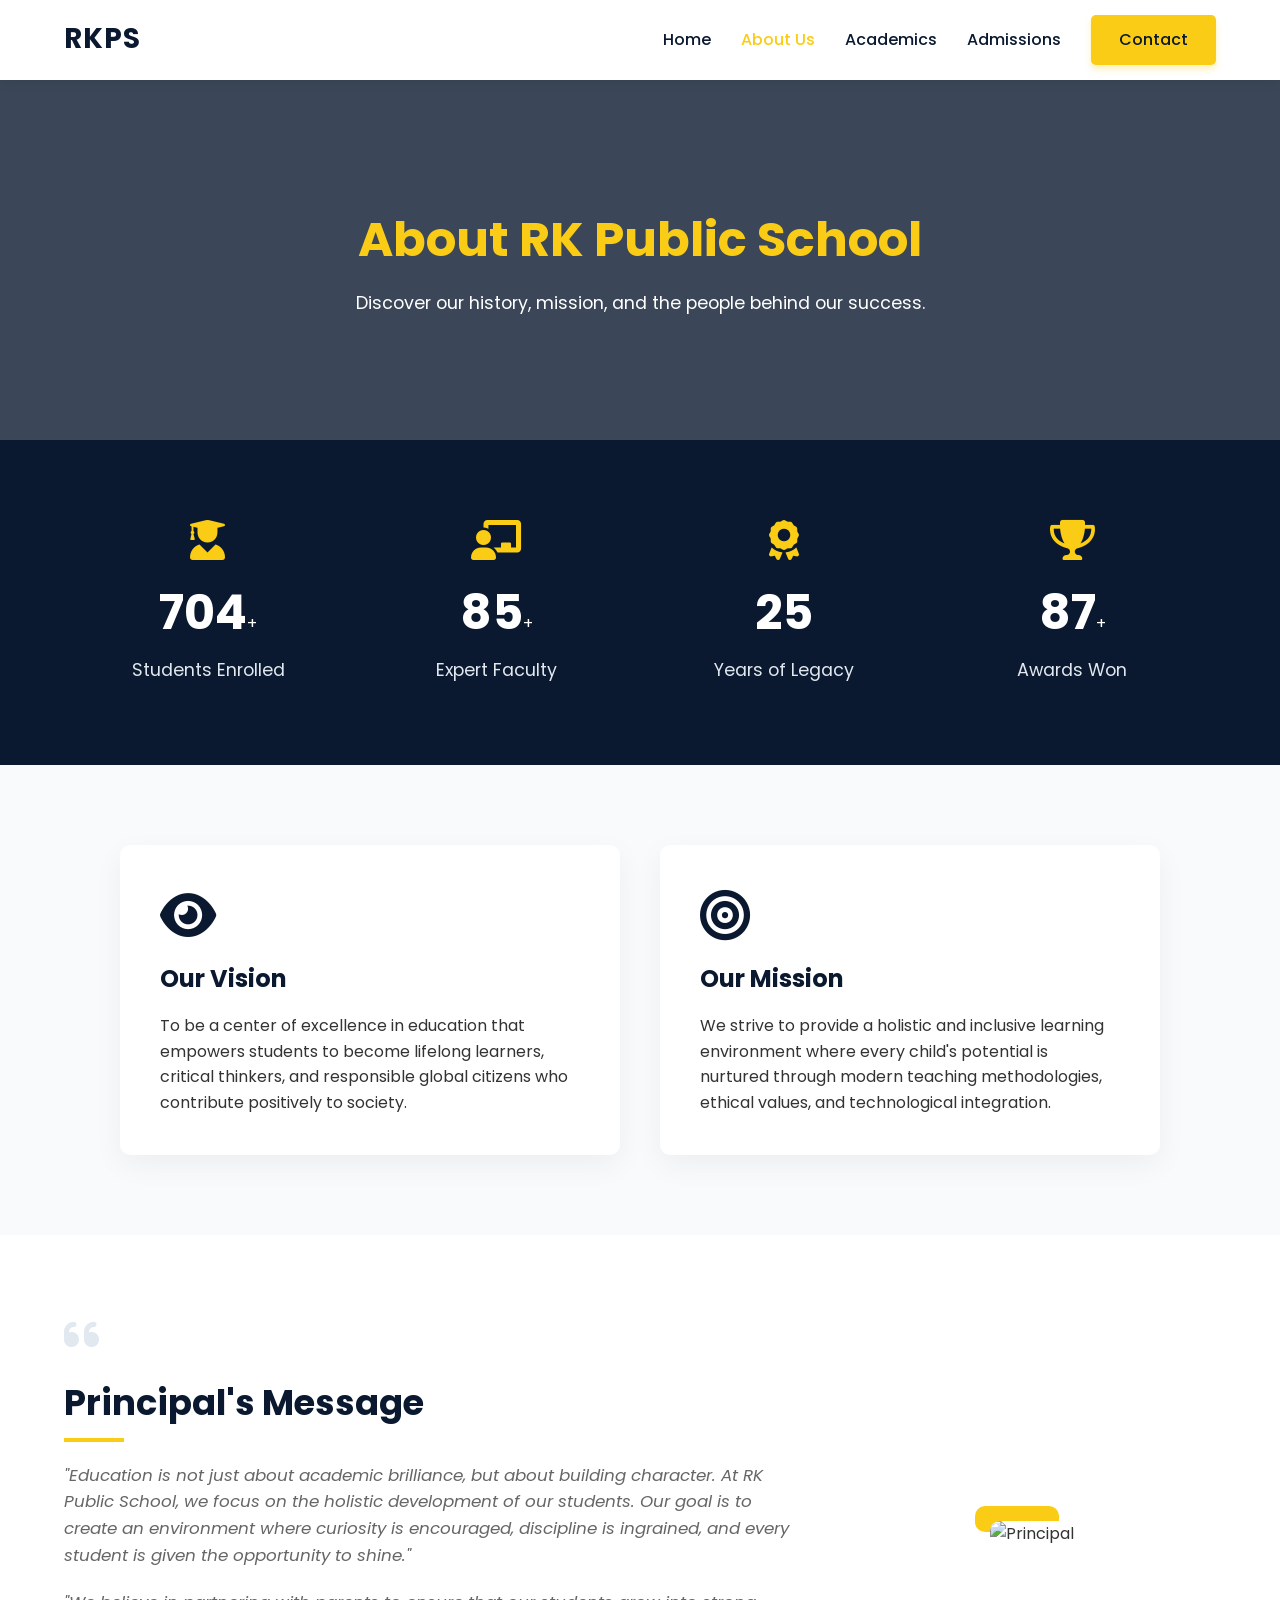
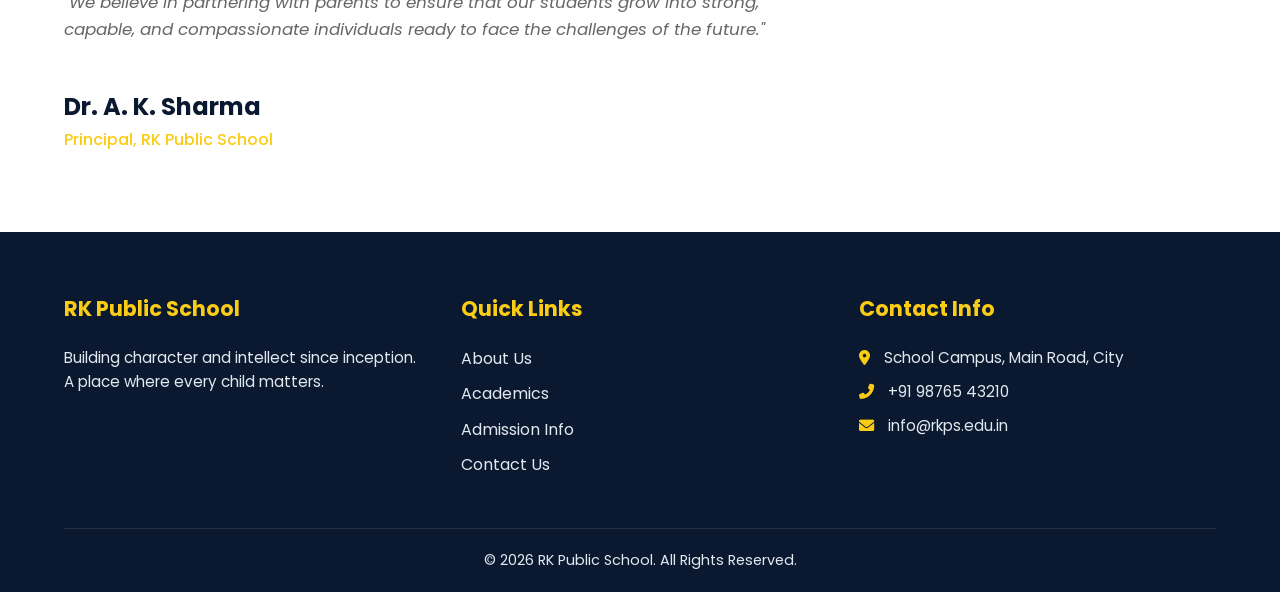
==== about.html @ 6c9961c6 "Add About Us page with content and styling This is the initial commit for the about.html file, which" ====
<!DOCTYPE html>
<html lang="en">
<head>
    <meta charset="UTF-8">
    <meta name="viewport" content="width=device-width, initial-scale=1.0">
    <title>About Us | RK Public School</title>
    <link href="https://fonts.googleapis.com/css2?family=Poppins:wght@300;400;500;600;700&display=swap" rel="stylesheet">
    <link rel="stylesheet" href="https://cdnjs.cloudflare.com/ajax/libs/font-awesome/6.0.0/css/all.min.css">
    <link rel="stylesheet" href="style.css">
    
    <style>
        /* About Hero Section */
        .page-hero {
            height: 40vh;
            background: linear-gradient(rgba(10, 25, 47, 0.8), rgba(10, 25, 47, 0.8)), url('https://images.unsplash.com/photo-1577896851231-70ef18881754?q=80&w=1200') center/cover;
            display: flex;
            align-items: center;
            justify-content: center;
            text-align: center;
            color: var(--bg-white);
        }
        .page-hero h1 { font-size: 3rem; color: var(--secondary-color); }
        .page-hero p { font-size: 1.1rem; margin-top: 10px; }

        /* Pro Feature 1: Stats/Counters Section */
        .stats-section {
            display: flex;
            justify-content: space-around;
            flex-wrap: wrap;
            padding: 60px 5%;
            background-color: var(--primary-color);
            color: var(--bg-white);
            text-align: center;
        }
        .stat-box { margin: 20px; flex: 1; min-width: 150px; }
        .stat-box i { font-size: 40px; color: var(--secondary-color); margin-bottom: 15px; }
        .counter { font-size: 3rem; font-weight: 700; margin-bottom: 5px; display: inline-block; }
        .stat-box p { font-size: 1.1rem; color: var(--accent-color); }

        /* Pro Feature 2: Vision & Mission Cards */
        .vm-section {
            display: flex;
            justify-content: center;
            gap: 40px;
            padding: 80px 5%;
            background-color: var(--bg-light);
            flex-wrap: wrap;
        }
        .vm-card {
            background-color: var(--bg-white);
            padding: 40px;
            border-radius: 10px;
            box-shadow: 0 10px 30px rgba(0,0,0,0.05);
            max-width: 500px;
            flex: 1;
            min-width: 300px;
            transition: var(--transition);
            border-top: 5px solid transparent;
        }
        .vm-card:hover {
            transform: translateY(-10px);
            border-top: 5px solid var(--secondary-color);
            box-shadow: 0 15px 40px rgba(0,0,0,0.1);
        }
        .vm-card i { font-size: 50px; color: var(--primary-color); margin-bottom: 20px; }
        .vm-card h2 { color: var(--primary-color); margin-bottom: 15px; }

        /* Pro Feature 3: Principal's Message */
        .principal-section {
            display: flex;
            align-items: center;
            padding: 80px 5%;
            gap: 50px;
            background-color: var(--bg-white);
            flex-wrap: wrap;
        }
        .principal-img {
            flex: 1;
            min-width: 300px;
            text-align: center;
        }
        .principal-img img {
            width: 100%;
            max-width: 400px;
            border-radius: 10px;
            box-shadow: -15px -15px 0 var(--secondary-color);
        }
        .principal-content { flex: 2; min-width: 300px; }
        .quote-icon { font-size: 40px; color: var(--accent-color); margin-bottom: 20px; }
        .principal-content p { margin-bottom: 20px; font-size: 1.05rem; color: var(--text-light); font-style: italic; }
        .principal-content h3 { color: var(--primary-color); font-size: 1.5rem; }
        .principal-content h4 { color: var(--secondary-color); font-weight: 500; font-size: 1rem; }

        @media (max-width: 768px) {
            .page-hero h1 { font-size: 2.2rem; }
            .principal-section { flex-direction: column-reverse; }
            .principal-img img { box-shadow: -10px -10px 0 var(--secondary-color); }
        }
    </style>
</head>
<body>

    <header class="navbar">
        <div class="logo"><h1>RKPS</h1></div>
        <div class="menu-toggle" id="mobile-menu">
            <span class="bar"></span><span class="bar"></span><span class="bar"></span>
        </div>
        <nav>
            <ul class="nav-links" id="nav-links">
                <li><a href="index.html">Home</a></li>
                <li><a href="about.html" class="active">About Us</a></li>
                <li><a href="academics.html">Academics</a></li>
                <li><a href="admissions.html">Admissions</a></li>
                <li><a href="contact.html" class="btn-primary">Contact</a></li>
            </ul>
        </nav>
    </header>

    <section class="page-hero">
        <div>
            <h1>About RK Public School</h1>
            <p>Discover our history, mission, and the people behind our success.</p>
        </div>
    </section>

    <section class="stats-section">
        <div class="stat-box">
            <i class="fas fa-user-graduate"></i>
            <div><span class="counter" data-target="1500">0</span><span>+</span></div>
            <p>Students Enrolled</p>
        </div>
        <div class="stat-box">
            <i class="fas fa-chalkboard-teacher"></i>
            <div><span class="counter" data-target="85">0</span><span>+</span></div>
            <p>Expert Faculty</p>
        </div>
        <div class="stat-box">
            <i class="fas fa-award"></i>
            <div><span class="counter" data-target="25">0</span></div>
            <p>Years of Legacy</p>
        </div>
        <div class="stat-box">
            <i class="fas fa-trophy"></i>
            <div><span class="counter" data-target="120">0</span><span>+</span></div>
            <p>Awards Won</p>
        </div>
    </section>

    <section class="vm-section">
        <div class="vm-card">
            <i class="fas fa-eye"></i>
            <h2>Our Vision</h2>
            <p>To be a center of excellence in education that empowers students to become lifelong learners, critical thinkers, and responsible global citizens who contribute positively to society.</p>
        </div>
        <div class="vm-card">
            <i class="fas fa-bullseye"></i>
            <h2>Our Mission</h2>
            <p>We strive to provide a holistic and inclusive learning environment where every child's potential is nurtured through modern teaching methodologies, ethical values, and technological integration.</p>
        </div>
    </section>

    <section class="principal-section">
        <div class="principal-content">
            <i class="fas fa-quote-left quote-icon"></i>
            <h2 class="section-heading">Principal's Message</h2>
            <p>"Education is not just about academic brilliance, but about building character. At RK Public School, we focus on the holistic development of our students. Our goal is to create an environment where curiosity is encouraged, discipline is ingrained, and every student is given the opportunity to shine."</p>
            <p>"We believe in partnering with parents to ensure that our students grow into strong, capable, and compassionate individuals ready to face the challenges of the future."</p>
            <br>
            <h3>Dr. A. K. Sharma</h3>
            <h4>Principal, RK Public School</h4>
        </div>
        <div class="principal-img">
            <img src="https://images.unsplash.com/photo-1560250097-0b93528c311a?q=80&w=600" alt="Principal">
        </div>
    </section>

    <footer>
        <div class="footer-container">
            <div class="footer-col">
                <h3>RK Public School</h3>
                <p>Building character and intellect since inception. A place where every child matters.</p>
            </div>
            <div class="footer-col">
                <h3>Quick Links</h3>
                <ul>
                    <li><a href="about.html">About Us</a></li>
                    <li><a href="academics.html">Academics</a></li>
                    <li><a href="admissions.html">Admission Info</a></li>
                    <li><a href="contact.html">Contact Us</a></li>
                </ul>
            </div>
            <div class="footer-col">
                <h3>Contact Info</h3>
                <p><i class="fas fa-map-marker-alt"></i> School Campus, Main Road, City</p>
                <p><i class="fas fa-phone-alt"></i> +91 98765 43210</p>
                <p><i class="fas fa-envelope"></i> info@rkps.edu.in</p>
            </div>
        </div>
        <div class="footer-bottom">
            <p>&copy; 2026 RK Public School. All Rights Reserved.</p>
        </div>
    </footer>

    <script src="script.js"></script>
    
    <script>
        document.addEventListener('DOMContentLoaded', () => {
            const counters = document.querySelectorAll('.counter');
            const speed = 200; // Animation speed
            
            // Function to animate the counter
            const animateCounters = () => {
                counters.forEach(counter => {
                    const updateCount = () => {
                        const target = +counter.getAttribute('data-target');
                        const count = +counter.innerText;
                        const inc = target / speed;

                        if (count < target) {
                            counter.innerText = Math.ceil(count + inc);
                            setTimeout(updateCount, 20);
                        } else {
                            counter.innerText = target;
                        }
                    };
                    updateCount();
                });
            };

            // Intersection Observer to trigger animation only when scrolled into view
            const observerOptions = {
                threshold: 0.5 // Trigger when 50% of the section is visible
            };
            
            const observer = new IntersectionObserver((entries, observer) => {
                entries.forEach(entry => {
                    if (entry.isIntersecting) {
                        animateCounters();
                        observer.unobserve(entry.target); // Run only once
                    }
                });
            }, observerOptions);

            const statsSection = document.querySelector('.stats-section');
            if (statsSection) {
                observer.observe(statsSection);
            }
        });
    </script>
</body>
</html>
---- style.css ----
/* =========================================
   1. CSS VARIABLES & RESET (Peak Detailing)
========================================= */
:root {
    --primary-color: #0A192F;    /* Deep Navy Blue for Trust/School theme */
    --secondary-color: #FACC15;  /* Golden Yellow for highlights */
    --accent-color: #E2E8F0;     /* Light gray for borders */
    --text-dark: #333333;
    --text-light: #666666;
    --bg-white: #FFFFFF;
    --bg-light: #F8FAFC;
    --transition: all 0.3s ease;
}

* {
    margin: 0;
    padding: 0;
    box-sizing: border-box;
    font-family: 'Poppins', sans-serif;
    scroll-behavior: smooth;
}

body {
    background-color: var(--bg-white);
    color: var(--text-dark);
    line-height: 1.6;
    overflow-x: hidden;
}

/* =========================================
   2. REUSABLE COMPONENTS (Buttons, Headings)
========================================= */
a {
    text-decoration: none;
}

.section-heading {
    font-size: 2.2rem;
    color: var(--primary-color);
    margin-bottom: 20px;
    position: relative;
    padding-bottom: 10px;
}

.section-heading::after {
    content: '';
    position: absolute;
    bottom: 0;
    left: 0;
    width: 60px;
    height: 4px;
    background-color: var(--secondary-color);
}

.text-center { text-align: center; }
.text-center::after { left: 50%; transform: translateX(-50%); }

.btn-primary, .btn-secondary {
    display: inline-block;
    padding: 12px 28px;
    border-radius: 5px;
    font-weight: 600;
    transition: var(--transition);
    cursor: pointer;
    border: none;
}

.btn-primary {
    background-color: var(--secondary-color);
    color: var(--primary-color) !important;
    box-shadow: 0 4px 6px rgba(250, 204, 21, 0.3);
}

.btn-primary:hover {
    background-color: var(--primary-color);
    color: var(--bg-white) !important;
    box-shadow: 0 6px 12px rgba(10, 25, 47, 0.2);
}

.btn-secondary {
    background-color: transparent;
    border: 2px solid var(--bg-white);
    color: var(--bg-white);
}

.btn-secondary:hover {
    background-color: var(--bg-white);
    color: var(--primary-color);
}

.btn-text {
    color: var(--primary-color);
    font-weight: 600;
    margin-top: 15px;
    display: inline-block;
    transition: var(--transition);
}

.btn-text:hover {
    color: var(--secondary-color);
    transform: translateX(5px);
}

/* =========================================
   3. TOP BAR & NAVBAR
========================================= */
.top-bar {
    background-color: var(--primary-color);
    color: var(--bg-white);
    display: flex;
    justify-content: space-between;
    padding: 8px 5%;
    font-size: 0.85rem;
    border-bottom: 1px solid rgba(255,255,255,0.1);
}

.top-info span { margin-right: 20px; }
.top-info i { color: var(--secondary-color); margin-right: 5px; }

.top-social a {
    color: var(--bg-white);
    margin-left: 15px;
    transition: var(--transition);
}

.top-social a:hover { color: var(--secondary-color); }

.navbar {
    display: flex;
    justify-content: space-between;
    align-items: center;
    padding: 15px 5%;
    background-color: var(--bg-white);
    box-shadow: 0 2px 10px rgba(0,0,0,0.1);
    position: sticky;
    top: 0;
    z-index: 1000;
}

.logo h1 {
    font-size: 28px;
    font-weight: 700;
    color: var(--primary-color);
    letter-spacing: 1px;
}

.nav-links {
    list-style: none;
    display: flex;
    align-items: center;
    gap: 30px;
}

.nav-links li a {
    color: var(--primary-color);
    font-weight: 500;
    font-size: 1rem;
    transition: var(--transition);
}

.nav-links li a:hover, .nav-links li a.active {
    color: var(--secondary-color);
}

/* Mobile Menu Toggle (Hamburger) */
.menu-toggle {
    display: none;
    cursor: pointer;
}

.menu-toggle .bar {
    display: block;
    width: 25px;
    height: 3px;
    margin: 5px auto;
    background-color: var(--primary-color);
    transition: var(--transition);
}

/* =========================================
   4. HERO SECTION
========================================= */
.hero {
    height: 85vh;
    background: linear-gradient(rgba(10, 25, 47, 0.75), rgba(10, 25, 47, 0.85)), url('https://images.unsplash.com/photo-1523050854058-8df90110c9f1?q=80&w=1200') center/cover no-repeat;
    display: flex;
    align-items: center;
    justify-content: center;
    text-align: center;
    padding: 0 20px;
}

.hero-content { max-width: 800px; }

.hero-content h1 {
    font-size: 3.5rem;
    color: var(--bg-white);
    margin-bottom: 20px;
    line-height: 1.2;
}

.hero-content p {
    font-size: 1.2rem;
    color: var(--accent-color);
    margin-bottom: 30px;
}

.hero-buttons {
    display: flex;
    gap: 15px;
    justify-content: center;
}

/* =========================================
   5. HIGHLIGHTS SECTION
========================================= */
.highlights {
    display: flex;
    justify-content: space-between;
    padding: 60px 5%;
    background-color: var(--bg-white);
    gap: 20px;
    margin-top: -50px; /* Overlaps with hero section slightly */
    position: relative;
    z-index: 10;
}

.highlight-box {
    background-color: var(--bg-white);
    padding: 30px 20px;
    border-radius: 8px;
    box-shadow: 0 5px 20px rgba(0,0,0,0.08);
    text-align: center;
    flex: 1;
    transition: var(--transition);
    border-bottom: 4px solid transparent;
}

.highlight-box:hover {
    transform: translateY(-10px);
    border-bottom: 4px solid var(--secondary-color);
}

.highlight-box i {
    font-size: 40px;
    color: var(--secondary-color);
    margin-bottom: 15px;
}

.highlight-box h3 {
    color: var(--primary-color);
    margin-bottom: 10px;
}

.highlight-box p { color: var(--text-light); font-size: 0.95rem; }

/* =========================================
   6. ABOUT SNIPPET
========================================= */
.about-snippet {
    display: flex;
    align-items: center;
    justify-content: space-between;
    padding: 80px 5%;
    background-color: var(--bg-light);
    gap: 50px;
}

.about-text { flex: 1; }

.about-text p {
    color: var(--text-light);
    margin-bottom: 20px;
    font-size: 1.05rem;
}

.feature-list {
    list-style: none;
    margin-bottom: 20px;
}

.feature-list li {
    margin-bottom: 12px;
    color: var(--primary-color);
    font-weight: 500;
}

.feature-list i {
    color: var(--secondary-color);
    margin-right: 10px;
}

.about-image { flex: 1; }

.about-image img {
    width: 100%;
    border-radius: 10px;
    box-shadow: 0 10px 30px rgba(0,0,0,0.1);
}

/* =========================================
   7. NOTICE BOARD
========================================= */
.notice-board {
    padding: 80px 5%;
    background-color: var(--bg-white);
}

.notice-container {
    display: flex;
    flex-direction: column;
    gap: 20px;
    max-width: 900px;
    margin: 40px auto 0;
}

.notice-card {
    display: flex;
    background-color: var(--bg-light);
    border-radius: 8px;
    overflow: hidden;
    box-shadow: 0 4px 10px rgba(0,0,0,0.03);
    transition: var(--transition);
    border-left: 5px solid var(--primary-color);
}

.notice-card:hover {
    transform: translateX(10px);
    box-shadow: 0 6px 15px rgba(0,0,0,0.08);
}

.date-badge {
    background-color: var(--primary-color);
    color: var(--bg-white);
    padding: 20px;
    text-align: center;
    min-width: 100px;
    display: flex;
    flex-direction: column;
    justify-content: center;
}

.date-badge .day { font-size: 24px; font-weight: 700; }
.date-badge .month { font-size: 14px; text-transform: uppercase; color: var(--secondary-color); }

.notice-info { padding: 20px; }
.notice-info h3 { color: var(--primary-color); margin-bottom: 8px; }
.notice-info p { color: var(--text-light); font-size: 0.95rem; }

/* =========================================
   8. FOOTER
========================================= */
footer {
    background-color: var(--primary-color);
    color: var(--bg-white);
    padding: 60px 5% 20px;
}

.footer-container {
    display: flex;
    justify-content: space-between;
    flex-wrap: wrap;
    gap: 40px;
    margin-bottom: 40px;
}

.footer-col { flex: 1; min-width: 250px; }

.footer-col h3 {
    color: var(--secondary-color);
    margin-bottom: 20px;
    font-size: 1.3rem;
}

.footer-col p { color: var(--accent-color); font-size: 0.95rem; margin-bottom: 10px; }
.footer-col p i { margin-right: 10px; color: var(--secondary-color); }

.footer-col ul { list-style: none; }
.footer-col ul li { margin-bottom: 10px; }
.footer-col ul li a {
    color: var(--accent-color);
    transition: var(--transition);
}
.footer-col ul li a:hover { color: var(--secondary-color); padding-left: 5px; }

.footer-bottom {
    text-align: center;
    padding-top: 20px;
    border-top: 1px solid rgba(255,255,255,0.1);
    color: var(--accent-color);
    font-size: 0.9rem;
}

/* =========================================
   9. MOBILE RESPONSIVENESS (Media Queries)
========================================= */
@media (max-width: 992px) {
    .about-snippet { flex-direction: column; }
    .hero-content h1 { font-size: 2.8rem; }
}

@media (max-width: 768px) {
    .top-bar { display: none; } /* Hide top bar on mobile for space */
    
    .menu-toggle { display: block; }
    
    .nav-links {
        position: fixed;
        top: 70px;
        left: -100%;
        flex-direction: column;
        background-color: var(--bg-white);
        width: 100%;
        text-align: center;
        transition: 0.4s;
        box-shadow: 0 10px 10px rgba(0,0,0,0.1);
        padding: 20px 0;
        gap: 0;
    }
    
    .nav-links.active { left: 0; }
    .nav-links li { margin: 15px 0; }
    
    .menu-toggle.active .bar:nth-child(2) { opacity: 0; }
    .menu-toggle.active .bar:nth-child(1) { transform: translateY(8px) rotate(45deg); }
    .menu-toggle.active .bar:nth-child(3) { transform: translateY(-8px) rotate(-45deg); }

    .hero { height: 70vh; margin-top: 0; }
    .hero-content h1 { font-size: 2.2rem; }
    .hero-content p { font-size: 1rem; }
    .hero-buttons { flex-direction: column; }
    
    .highlights { flex-direction: column; margin-top: 20px; padding: 40px 5%; }
    .notice-card { flex-direction: column; }
    .date-badge { min-height: 80px; flex-direction: row; align-items: center; gap: 10px; }
}
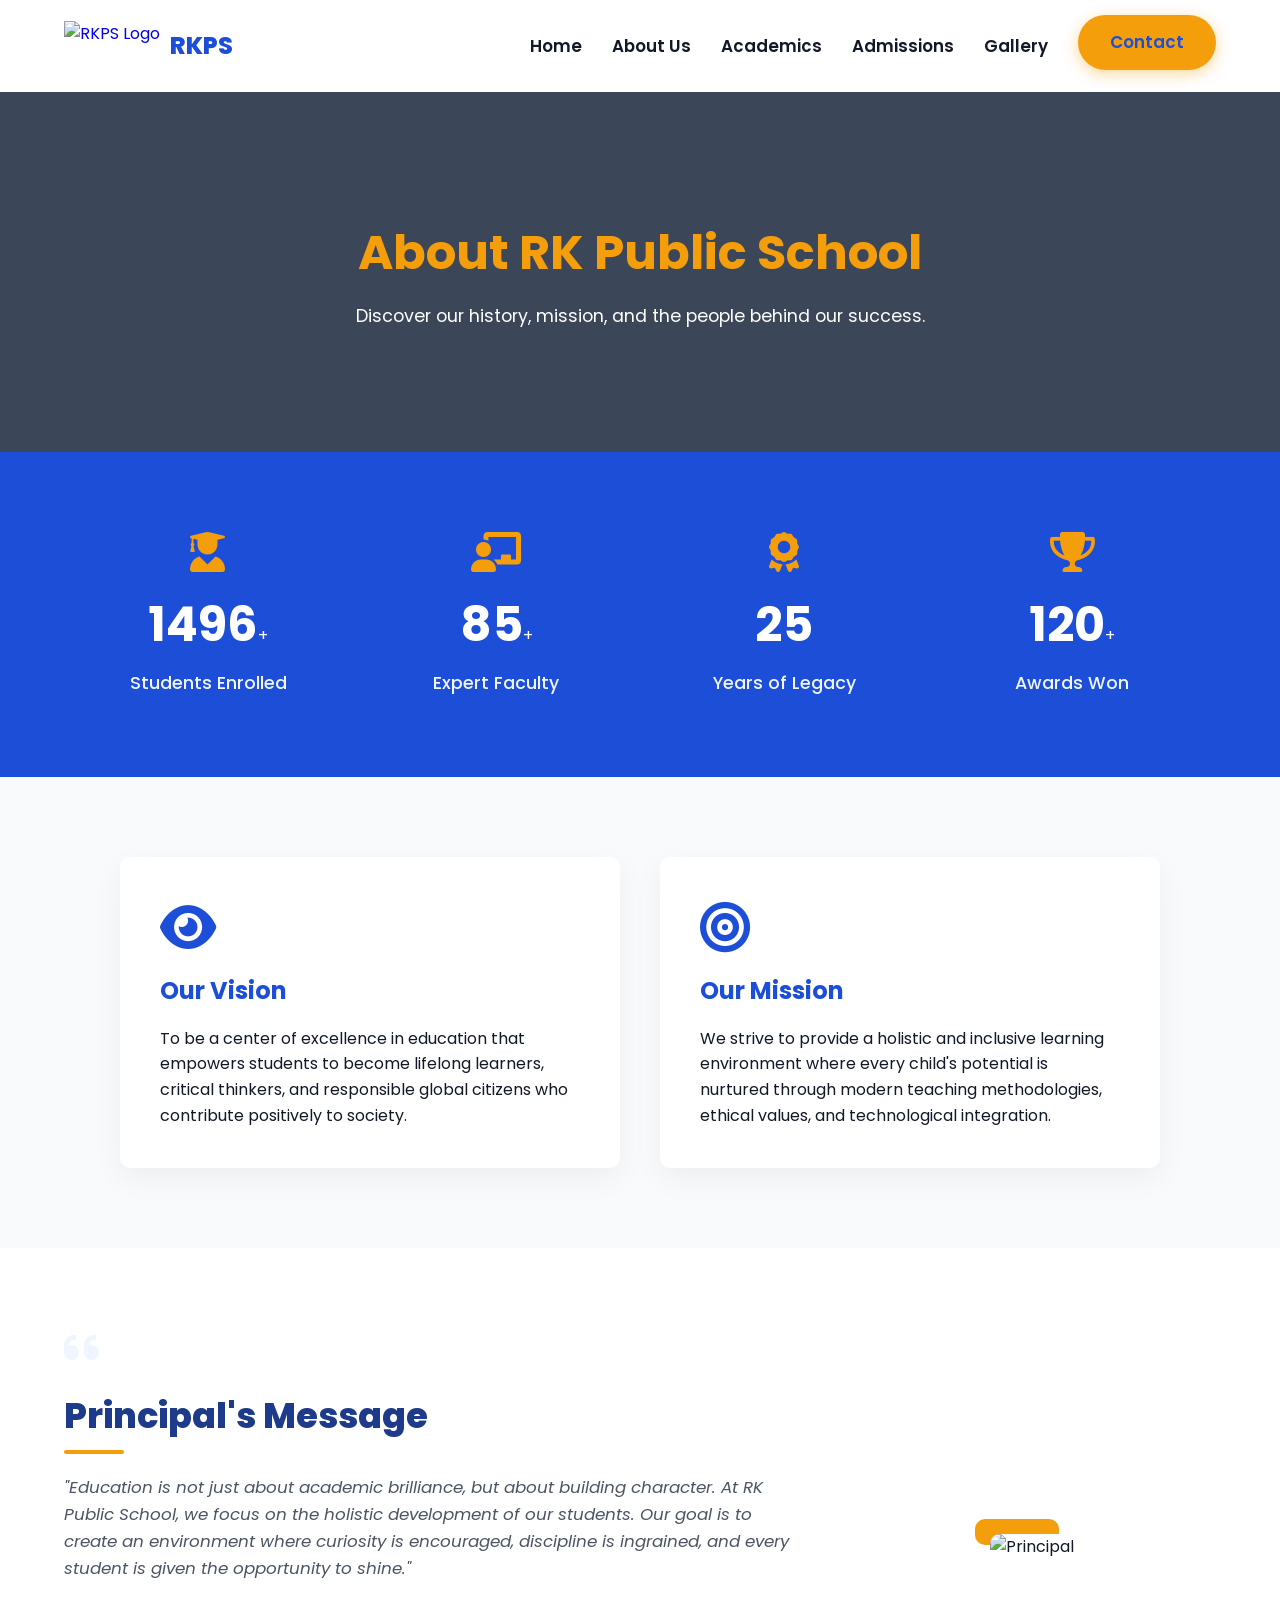
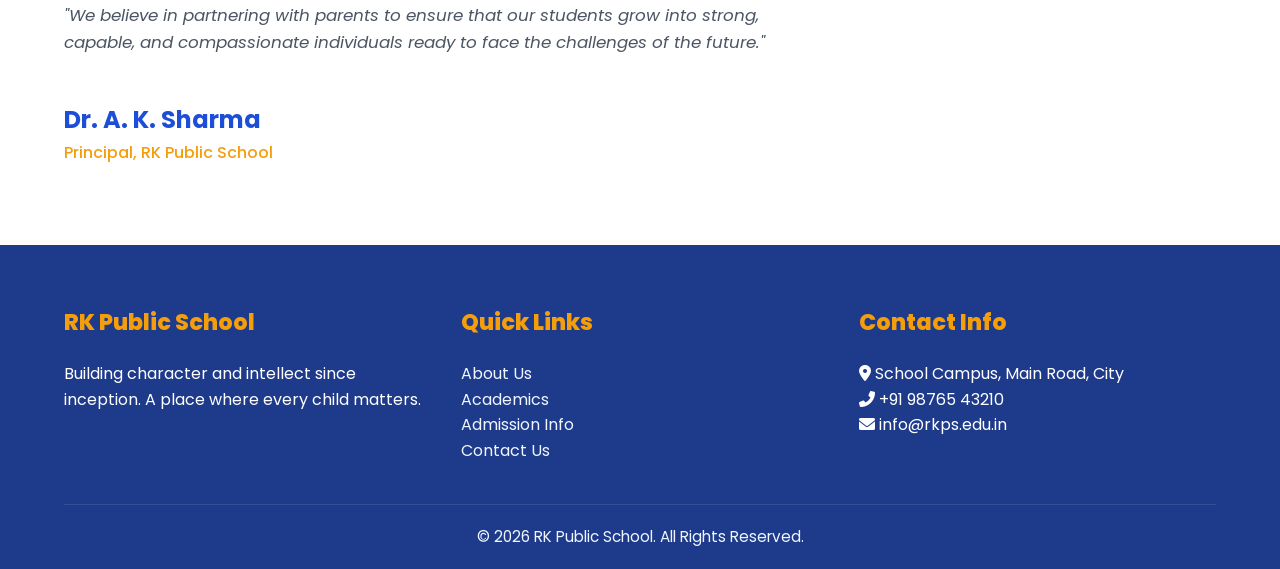
==== commit 6bc648c7: "Update about.html" ====
--- a/about.html
+++ b/about.html
@@ -100,21 +100,27 @@
 </head>
 <body>
 
-    <header class="navbar">
-        <div class="logo"><h1>RKPS</h1></div>
+        <header class="navbar">
+        <a href="index.html" class="logo">
+            <img src="https://cdn-icons-png.flaticon.com/512/3067/3067254.png" alt="RKPS Logo"> 
+            <span style="font-weight: 800; font-size: 24px; color: var(--primary-color); margin-left: 10px;">RKPS</span>
+        </a>
+        
         <div class="menu-toggle" id="mobile-menu">
             <span class="bar"></span><span class="bar"></span><span class="bar"></span>
         </div>
+
         <nav>
             <ul class="nav-links" id="nav-links">
                 <li><a href="index.html">Home</a></li>
-                <li><a href="about.html" class="active">About Us</a></li>
+                <li><a href="about.html" class="activate">About Us</a></li>
                 <li><a href="academics.html">Academics</a></li>
                 <li><a href="admissions.html">Admissions</a></li>
-                <li><a href="contact.html" class="btn-primary">Contact</a></li>
+                <li><a href="gallery.html">Gallery</a></li> <li><a href="contact.html" class="btn-primary" style="color:var(--primary-color)!important;">Contact</a></li>
             </ul>
         </nav>
     </header>
+
 
     <section class="page-hero">
         <div>
--- a/style.css
+++ b/style.css
@@ -1,17 +1,21 @@
 /* =========================================
-   1. CSS VARIABLES & RESET (Peak Detailing)
+   1. CSS VARIABLES (Ultra Vibrant & Premium Colors)
 ========================================= */
 :root {
-    --primary-color: #0A192F;    /* Deep Navy Blue for Trust/School theme */
-    --secondary-color: #FACC15;  /* Golden Yellow for highlights */
-    --accent-color: #E2E8F0;     /* Light gray for borders */
-    --text-dark: #333333;
-    --text-light: #666666;
+    --primary-color: #1D4ED8;    /* Bright Royal Blue - Bahut attractive lagega */
+    --primary-dark: #1E3A8A;     /* Darker shade for gradients */
+    --secondary-color: #F59E0B;  /* Bright Amber/Yellow */
+    --accent-color: #EFF6FF;     /* Very Light Blue for backgrounds */
+    --text-dark: #111827;        /* Sharp Black for headings */
+    --text-light: #4B5563;       /* Soft Gray for paragraphs */
     --bg-white: #FFFFFF;
     --bg-light: #F8FAFC;
-    --transition: all 0.3s ease;
-}
-
+    --transition: all 0.4s cubic-bezier(0.4, 0, 0.2, 1);
+}
+
+/* =========================================
+   2. BASIC RESET
+========================================= */
 * {
     margin: 0;
     padding: 0;
@@ -27,19 +31,63 @@
     overflow-x: hidden;
 }
 
-/* =========================================
-   2. REUSABLE COMPONENTS (Buttons, Headings)
-========================================= */
-a {
-    text-decoration: none;
-}
-
+a { text-decoration: none; }
+
+/* =========================================
+   3. PAGE PRELOADER (Live Feel)
+========================================= */
+#preloader {
+    position: fixed;
+    top: 0;
+    left: 0;
+    width: 100%;
+    height: 100%;
+    background-color: var(--bg-white);
+    z-index: 99999;
+    display: flex;
+    justify-content: center;
+    align-items: center;
+    transition: opacity 0.6s ease;
+}
+
+.loader {
+    border: 4px solid var(--accent-color);
+    border-top: 4px solid var(--primary-color);
+    border-radius: 50%;
+    width: 50px;
+    height: 50px;
+    animation: spin 1s linear infinite;
+}
+
+@keyframes spin {
+    0% { transform: rotate(0deg); }
+    100% { transform: rotate(360deg); }
+}
+
+/* =========================================
+   4. SCROLL REVEAL ANIMATION
+========================================= */
+.reveal {
+    opacity: 0;
+    transform: translateY(40px);
+    transition: all 0.8s ease-out;
+}
+
+.reveal.active {
+    opacity: 1;
+    transform: translateY(0);
+}
+
+/* =========================================
+   5. REUSABLE COMPONENTS & BUTTONS
+========================================= */
 .section-heading {
     font-size: 2.2rem;
-    color: var(--primary-color);
+    color: var(--primary-dark);
     margin-bottom: 20px;
     position: relative;
     padding-bottom: 10px;
+    font-weight: 800;
 }
 
 .section-heading::after {
@@ -50,6 +98,7 @@
     width: 60px;
     height: 4px;
     background-color: var(--secondary-color);
+    border-radius: 2px;
 }
 
 .text-center { text-align: center; }
@@ -57,24 +106,26 @@
 
 .btn-primary, .btn-secondary {
     display: inline-block;
-    padding: 12px 28px;
-    border-radius: 5px;
-    font-weight: 600;
+    padding: 14px 32px;
+    border-radius: 30px;
+    font-weight: 700;
+    font-size: 1.05rem;
     transition: var(--transition);
     cursor: pointer;
     border: none;
+    position: relative;
+    overflow: hidden;
 }
 
 .btn-primary {
     background-color: var(--secondary-color);
-    color: var(--primary-color) !important;
-    box-shadow: 0 4px 6px rgba(250, 204, 21, 0.3);
+    color: var(--primary-dark) !important;
+    box-shadow: 0 4px 15px rgba(245, 158, 11, 0.4);
 }
 
 .btn-primary:hover {
-    background-color: var(--primary-color);
-    color: var(--bg-white) !important;
-    box-shadow: 0 6px 12px rgba(10, 25, 47, 0.2);
+    transform: translateY(-3px);
+    box-shadow: 0 8px 25px rgba(245, 158, 11, 0.6);
 }
 
 .btn-secondary {
@@ -85,12 +136,13 @@
 
 .btn-secondary:hover {
     background-color: var(--bg-white);
-    color: var(--primary-color);
+    color: var(--primary-dark);
+    transform: translateY(-3px);
 }
 
 .btn-text {
     color: var(--primary-color);
-    font-weight: 600;
+    font-weight: 700;
     margin-top: 15px;
     display: inline-block;
     transition: var(--transition);
@@ -101,47 +153,59 @@
     transform: translateX(5px);
 }
 
-/* =========================================
-   3. TOP BAR & NAVBAR
+/* Button Ripple Effect */
+.ripple {
+    position: absolute;
+    border-radius: 50%;
+    transform: scale(0);
+    animation: ripple-anim 0.6s linear;
+    background-color: rgba(255, 255, 255, 0.5);
+    pointer-events: none;
+}
+@keyframes ripple-anim {
+    to { transform: scale(4); opacity: 0; }
+}
+
+/* =========================================
+   6. TOP BAR
 ========================================= */
 .top-bar {
-    background-color: var(--primary-color);
+    background-color: var(--primary-dark);
     color: var(--bg-white);
     display: flex;
     justify-content: space-between;
-    padding: 8px 5%;
-    font-size: 0.85rem;
-    border-bottom: 1px solid rgba(255,255,255,0.1);
-}
-
+    padding: 10px 5%;
+    font-size: 0.9rem;
+    font-weight: 500;
+}
 .top-info span { margin-right: 20px; }
-.top-info i { color: var(--secondary-color); margin-right: 5px; }
-
-.top-social a {
-    color: var(--bg-white);
-    margin-left: 15px;
-    transition: var(--transition);
-}
-
+.top-info i { color: var(--secondary-color); margin-right: 8px; }
+.top-social a { color: var(--bg-white); margin-left: 15px; transition: var(--transition); font-size: 1.1rem;}
 .top-social a:hover { color: var(--secondary-color); }
 
+/* =========================================
+   7. NAVBAR & HAMBURGER (FIXED)
+========================================= */
 .navbar {
     display: flex;
     justify-content: space-between;
     align-items: center;
     padding: 15px 5%;
     background-color: var(--bg-white);
-    box-shadow: 0 2px 10px rgba(0,0,0,0.1);
+    box-shadow: 0 4px 20px rgba(0,0,0,0.08);
     position: sticky;
     top: 0;
     z-index: 1000;
 }
 
-.logo h1 {
-    font-size: 28px;
-    font-weight: 700;
-    color: var(--primary-color);
-    letter-spacing: 1px;
+.logo {
+    display: flex;
+    align-items: center;
+}
+.logo img {
+    height: 50px; /* Thoda aur bada kiya */
+    width: auto;
+    object-fit: contain;
 }
 
 .nav-links {
@@ -152,17 +216,16 @@
 }
 
 .nav-links li a {
+    color: var(--text-dark);
+    font-weight: 600;
+    font-size: 1.05rem;
+    transition: var(--transition);
+}
+
+.nav-links li a:hover, .nav-links li a.active {
     color: var(--primary-color);
-    font-weight: 500;
-    font-size: 1rem;
-    transition: var(--transition);
-}
-
-.nav-links li a:hover, .nav-links li a.active {
-    color: var(--secondary-color);
-}
-
-/* Mobile Menu Toggle (Hamburger) */
+}
+
 .menu-toggle {
     display: none;
     cursor: pointer;
@@ -170,19 +233,50 @@
 
 .menu-toggle .bar {
     display: block;
-    width: 25px;
+    width: 28px;
     height: 3px;
-    margin: 5px auto;
+    margin: 6px auto;
     background-color: var(--primary-color);
     transition: var(--transition);
-}
-
-/* =========================================
-   4. HERO SECTION
+    border-radius: 3px;
+}
+
+/* =========================================
+   8. NEWS TICKER
+========================================= */
+.news-ticker-container {
+    display: flex;
+    background-color: var(--accent-color);
+    border-bottom: 1px solid #BFDBFE;
+    font-size: 1rem;
+    align-items: center;
+}
+
+.ticker-title {
+    background-color: var(--primary-color);
+    color: var(--bg-white);
+    font-weight: 700;
+    padding: 12px 25px;
+    white-space: nowrap;
+    z-index: 2;
+    box-shadow: 3px 0 10px rgba(0,0,0,0.15);
+}
+
+.ticker-content {
+    flex-grow: 1;
+    overflow: hidden;
+    padding: 10px 0;
+    color: var(--primary-dark);
+    font-weight: 600;
+}
+
+/* =========================================
+   9. HERO SECTION (Brighter Background)
 ========================================= */
 .hero {
     height: 85vh;
-    background: linear-gradient(rgba(10, 25, 47, 0.75), rgba(10, 25, 47, 0.85)), url('https://images.unsplash.com/photo-1523050854058-8df90110c9f1?q=80&w=1200') center/cover no-repeat;
+    background-color: var(--primary-dark); /* Fallback agar net slow ho */
+    background: linear-gradient(rgba(30, 58, 138, 0.65), rgba(30, 58, 138, 0.75)), url('https://images.unsplash.com/photo-1523050854058-8df90110c9f1?q=80&w=1200') center/cover no-repeat;
     display: flex;
     align-items: center;
     justify-content: center;
@@ -190,247 +284,154 @@
     padding: 0 20px;
 }
 
-.hero-content { max-width: 800px; }
+.hero-content {
+    max-width: 900px;
+    animation: fadeInDown 1s ease;
+}
+
+@keyframes fadeInDown {
+    from { opacity: 0; transform: translateY(-30px); }
+    to { opacity: 1; transform: translateY(0); }
+}
 
 .hero-content h1 {
-    font-size: 3.5rem;
+    font-size: 4rem;
     color: var(--bg-white);
-    margin-bottom: 20px;
+    margin-bottom: 15px;
     line-height: 1.2;
+    font-weight: 800;
+    text-shadow: 2px 2px 10px rgba(0,0,0,0.3);
 }
 
 .hero-content p {
-    font-size: 1.2rem;
-    color: var(--accent-color);
-    margin-bottom: 30px;
+    font-size: 1.5rem;
+    color: var(--secondary-color);
+    margin-bottom: 40px;
+    font-weight: 600;
+    min-height: 40px;
+    text-shadow: 1px 1px 5px rgba(0,0,0,0.5);
 }
 
 .hero-buttons {
     display: flex;
-    gap: 15px;
+    gap: 20px;
     justify-content: center;
 }
 
 /* =========================================
-   5. HIGHLIGHTS SECTION
-========================================= */
-.highlights {
-    display: flex;
-    justify-content: space-between;
-    padding: 60px 5%;
-    background-color: var(--bg-white);
-    gap: 20px;
-    margin-top: -50px; /* Overlaps with hero section slightly */
-    position: relative;
-    z-index: 10;
-}
-
-.highlight-box {
-    background-color: var(--bg-white);
-    padding: 30px 20px;
-    border-radius: 8px;
-    box-shadow: 0 5px 20px rgba(0,0,0,0.08);
-    text-align: center;
-    flex: 1;
-    transition: var(--transition);
-    border-bottom: 4px solid transparent;
-}
-
-.highlight-box:hover {
-    transform: translateY(-10px);
-    border-bottom: 4px solid var(--secondary-color);
-}
-
-.highlight-box i {
-    font-size: 40px;
-    color: var(--secondary-color);
-    margin-bottom: 15px;
-}
-
-.highlight-box h3 {
-    color: var(--primary-color);
-    margin-bottom: 10px;
-}
-
-.highlight-box p { color: var(--text-light); font-size: 0.95rem; }
-
-/* =========================================
-   6. ABOUT SNIPPET
-========================================= */
-.about-snippet {
-    display: flex;
-    align-items: center;
-    justify-content: space-between;
-    padding: 80px 5%;
-    background-color: var(--bg-light);
-    gap: 50px;
-}
-
-.about-text { flex: 1; }
-
-.about-text p {
-    color: var(--text-light);
-    margin-bottom: 20px;
-    font-size: 1.05rem;
-}
-
-.feature-list {
-    list-style: none;
-    margin-bottom: 20px;
-}
-
-.feature-list li {
-    margin-bottom: 12px;
-    color: var(--primary-color);
-    font-weight: 500;
-}
-
-.feature-list i {
-    color: var(--secondary-color);
-    margin-right: 10px;
-}
-
-.about-image { flex: 1; }
-
-.about-image img {
-    width: 100%;
-    border-radius: 10px;
-    box-shadow: 0 10px 30px rgba(0,0,0,0.1);
-}
-
-/* =========================================
-   7. NOTICE BOARD
-========================================= */
-.notice-board {
-    padding: 80px 5%;
-    background-color: var(--bg-white);
-}
-
-.notice-container {
-    display: flex;
-    flex-direction: column;
-    gap: 20px;
-    max-width: 900px;
-    margin: 40px auto 0;
-}
-
-.notice-card {
-    display: flex;
-    background-color: var(--bg-light);
-    border-radius: 8px;
-    overflow: hidden;
-    box-shadow: 0 4px 10px rgba(0,0,0,0.03);
-    transition: var(--transition);
-    border-left: 5px solid var(--primary-color);
-}
-
-.notice-card:hover {
-    transform: translateX(10px);
-    box-shadow: 0 6px 15px rgba(0,0,0,0.08);
-}
-
-.date-badge {
-    background-color: var(--primary-color);
-    color: var(--bg-white);
-    padding: 20px;
-    text-align: center;
-    min-width: 100px;
-    display: flex;
-    flex-direction: column;
-    justify-content: center;
-}
-
-.date-badge .day { font-size: 24px; font-weight: 700; }
-.date-badge .month { font-size: 14px; text-transform: uppercase; color: var(--secondary-color); }
-
-.notice-info { padding: 20px; }
-.notice-info h3 { color: var(--primary-color); margin-bottom: 8px; }
-.notice-info p { color: var(--text-light); font-size: 0.95rem; }
-
-/* =========================================
-   8. FOOTER
-========================================= */
-footer {
-    background-color: var(--primary-color);
-    color: var(--bg-white);
-    padding: 60px 5% 20px;
-}
-
-.footer-container {
-    display: flex;
-    justify-content: space-between;
-    flex-wrap: wrap;
-    gap: 40px;
-    margin-bottom: 40px;
-}
-
-.footer-col { flex: 1; min-width: 250px; }
-
-.footer-col h3 {
-    color: var(--secondary-color);
-    margin-bottom: 20px;
-    font-size: 1.3rem;
-}
-
-.footer-col p { color: var(--accent-color); font-size: 0.95rem; margin-bottom: 10px; }
-.footer-col p i { margin-right: 10px; color: var(--secondary-color); }
-
-.footer-col ul { list-style: none; }
-.footer-col ul li { margin-bottom: 10px; }
-.footer-col ul li a {
-    color: var(--accent-color);
-    transition: var(--transition);
-}
-.footer-col ul li a:hover { color: var(--secondary-color); padding-left: 5px; }
-
-.footer-bottom {
-    text-align: center;
-    padding-top: 20px;
-    border-top: 1px solid rgba(255,255,255,0.1);
-    color: var(--accent-color);
-    font-size: 0.9rem;
-}
-
-/* =========================================
-   9. MOBILE RESPONSIVENESS (Media Queries)
+   10. MOBILE RESPONSIVENESS (Hamburger Fix)
 ========================================= */
 @media (max-width: 992px) {
     .about-snippet { flex-direction: column; }
-    .hero-content h1 { font-size: 2.8rem; }
+    .hero-content h1 { font-size: 3rem; }
 }
 
 @media (max-width: 768px) {
-    .top-bar { display: none; } /* Hide top bar on mobile for space */
-    
-    .menu-toggle { display: block; }
+    .top-bar { display: none; }
+    
+    /* Yahan Hamburger Fix Hua Hai */
+    .navbar {
+        position: relative;
+    }
+    
+    .menu-toggle {
+        display: block;
+        margin-left: auto; /* Yeh hamburger ko right mein force karega */
+    }
+    
+    nav {
+        position: absolute; /* Document flow se bahar nikal diya */
+        top: 80px; /* Navbar height ke niche */
+        left: 0;
+        width: 100%;
+    }
     
     .nav-links {
-        position: fixed;
-        top: 70px;
-        left: -100%;
+        display: flex;
         flex-direction: column;
         background-color: var(--bg-white);
         width: 100%;
         text-align: center;
-        transition: 0.4s;
-        box-shadow: 0 10px 10px rgba(0,0,0,0.1);
+        transition: transform 0.4s ease-in-out, opacity 0.4s;
+        box-shadow: 0 15px 20px rgba(0,0,0,0.1);
         padding: 20px 0;
         gap: 0;
+        /* Default hidden state */
+        transform: translateY(-150%);
+        opacity: 0;
+        pointer-events: none;
     }
     
-    .nav-links.active { left: 0; }
+    .nav-links.active {
+        transform: translateY(0);
+        opacity: 1;
+        pointer-events: all;
+    }
+    
     .nav-links li { margin: 15px 0; }
     
+    /* Hamburger Animation */
     .menu-toggle.active .bar:nth-child(2) { opacity: 0; }
-    .menu-toggle.active .bar:nth-child(1) { transform: translateY(8px) rotate(45deg); }
-    .menu-toggle.active .bar:nth-child(3) { transform: translateY(-8px) rotate(-45deg); }
-
-    .hero { height: 70vh; margin-top: 0; }
-    .hero-content h1 { font-size: 2.2rem; }
-    .hero-content p { font-size: 1rem; }
-    .hero-buttons { flex-direction: column; }
-    
-    .highlights { flex-direction: column; margin-top: 20px; padding: 40px 5%; }
-    .notice-card { flex-direction: column; }
-    .date-badge { min-height: 80px; flex-direction: row; align-items: center; gap: 10px; }
-}
+    .menu-toggle.active .bar:nth-child(1) { transform: translateY(9px) rotate(45deg); }
+    .menu-toggle.active .bar:nth-child(3) { transform: translateY(-9px) rotate(-45deg); }
+
+    .hero { height: 75vh; }
+    .hero-content h1 { font-size: 2.5rem; }
+    .hero-content p { font-size: 1.2rem; }
+    .hero-buttons { flex-direction: column; gap: 15px; }
+}
+
+/* Other Sections (Highlights, About, etc. kept same for brevity but styled with new colors) */
+.highlights { display: flex; justify-content: space-between; padding: 60px 5%; background-color: var(--bg-white); gap: 20px; margin-top: -50px; position: relative; z-index: 10; }
+.highlight-box { background-color: var(--bg-white); padding: 35px 20px; border-radius: 15px; box-shadow: 0 10px 30px rgba(0,0,0,0.08); text-align: center; flex: 1; border-bottom: 4px solid transparent; }
+.highlight-box:hover { border-bottom: 4px solid var(--secondary-color); }
+.highlight-box i { font-size: 45px; color: var(--secondary-color); margin-bottom: 15px; }
+.highlight-box h3 { color: var(--primary-dark); margin-bottom: 10px; font-weight: 800; }
+
+.about-snippet { display: flex; align-items: center; justify-content: space-between; padding: 80px 5%; background-color: var(--accent-color); gap: 50px; }
+.about-text { flex: 1; }
+.about-text p { color: var(--text-light); margin-bottom: 20px; font-size: 1.1rem; }
+.feature-list { list-style: none; margin-bottom: 20px; }
+.feature-list li { margin-bottom: 12px; color: var(--primary-dark); font-weight: 600; }
+.feature-list i { color: var(--secondary-color); margin-right: 10px; }
+.about-image { flex: 1; }
+.about-image img { width: 100%; border-radius: 15px; box-shadow: 0 15px 40px rgba(0,0,0,0.15); }
+
+.stats-section { display: flex; justify-content: space-around; flex-wrap: wrap; padding: 60px 5%; background-color: var(--primary-color); color: var(--bg-white); text-align: center; }
+.stat-box { margin: 20px; flex: 1; min-width: 150px; }
+.stat-box i { font-size: 45px; color: var(--secondary-color); margin-bottom: 15px; }
+.counter { font-size: 3.5rem; font-weight: 800; margin-bottom: 5px; display: inline-block; }
+.stat-box p { font-size: 1.2rem; color: var(--accent-color); font-weight: 500;}
+
+.notice-board { padding: 80px 5%; background-color: var(--bg-white); }
+.notice-container { display: flex; flex-direction: column; gap: 20px; max-width: 900px; margin: 40px auto 0; }
+.notice-card { display: flex; background-color: var(--bg-white); border-radius: 10px; overflow: hidden; box-shadow: 0 5px 15px rgba(0,0,0,0.05); border-left: 5px solid var(--primary-color); }
+.date-badge { background-color: var(--primary-color); color: var(--secondary-color); padding: 20px; text-align: center; min-width: 100px; display: flex; flex-direction: column; justify-content: center; }
+.date-badge .day { font-size: 26px; font-weight: 800; color: var(--bg-white);}
+.notice-info { padding: 20px; }
+.notice-info h3 { color: var(--primary-dark); margin-bottom: 8px; font-weight: 700;}
+
+.testimonials { padding: 80px 5%; background-color: var(--bg-light); }
+.testimonial-container { display: flex; justify-content: center; gap: 30px; margin-top: 40px; flex-wrap: wrap; }
+.testi-card { background-color: var(--bg-white); padding: 30px; border-radius: 15px; box-shadow: 0 10px 30px rgba(0,0,0,0.08); flex: 1; min-width: 300px; max-width: 400px; position: relative;}
+.testi-card .quote-icon { font-size: 30px; color: var(--secondary-color); margin-bottom: 15px; }
+.testi-card p { font-style: italic; color: var(--text-light); margin-bottom: 20px; font-size: 1.05rem;}
+.testi-card h4 { color: var(--primary-dark); text-align: right; font-weight: 700;}
+
+footer { background-color: var(--primary-dark); color: var(--bg-white); padding: 60px 5% 20px; }
+.footer-container { display: flex; justify-content: space-between; flex-wrap: wrap; gap: 40px; margin-bottom: 40px; }
+.footer-col { flex: 1; min-width: 250px; }
+.footer-col h3 { color: var(--secondary-color); margin-bottom: 20px; font-size: 1.4rem; font-weight: 800;}
+.footer-col ul { list-style: none; }
+.footer-col ul li a { color: var(--accent-color); transition: var(--transition); }
+.footer-col ul li a:hover { color: var(--secondary-color); padding-left: 5px; }
+.footer-bottom { text-align: center; padding-top: 20px; border-top: 1px solid rgba(255,255,255,0.1); color: var(--accent-color); font-size: 0.95rem; }
+
+.float-wa { position: fixed; width: 65px; height: 65px; bottom: 30px; left: 30px; background-color: #25d366; color: #FFF; border-radius: 50px; text-align: center; font-size: 35px; box-shadow: 2px 4px 15px rgba(0,0,0,0.3); z-index: 100; transition: var(--transition); }
+.float-wa:hover { background-color: #128C7E; transform: scale(1.1); color: #FFF;}
+.my-float { margin-top: 15px; }
+#backToTopBtn { display: none; position: fixed; bottom: 30px; right: 30px; z-index: 99; border: none; background-color: var(--primary-color); color: white; cursor: pointer; padding: 16px; border-radius: 50%; font-size: 20px; box-shadow: 0 4px 15px rgba(0,0,0,0.3); transition: var(--transition); }
+#backToTopBtn:hover { background-color: var(--secondary-color); color: var(--primary-dark); transform: translateY(-5px); }
+::-webkit-scrollbar { width: 10px; }
+::-webkit-scrollbar-track { background: var(--bg-light); }
+::-webkit-scrollbar-thumb { background: var(--primary-color); border-radius: 5px; }
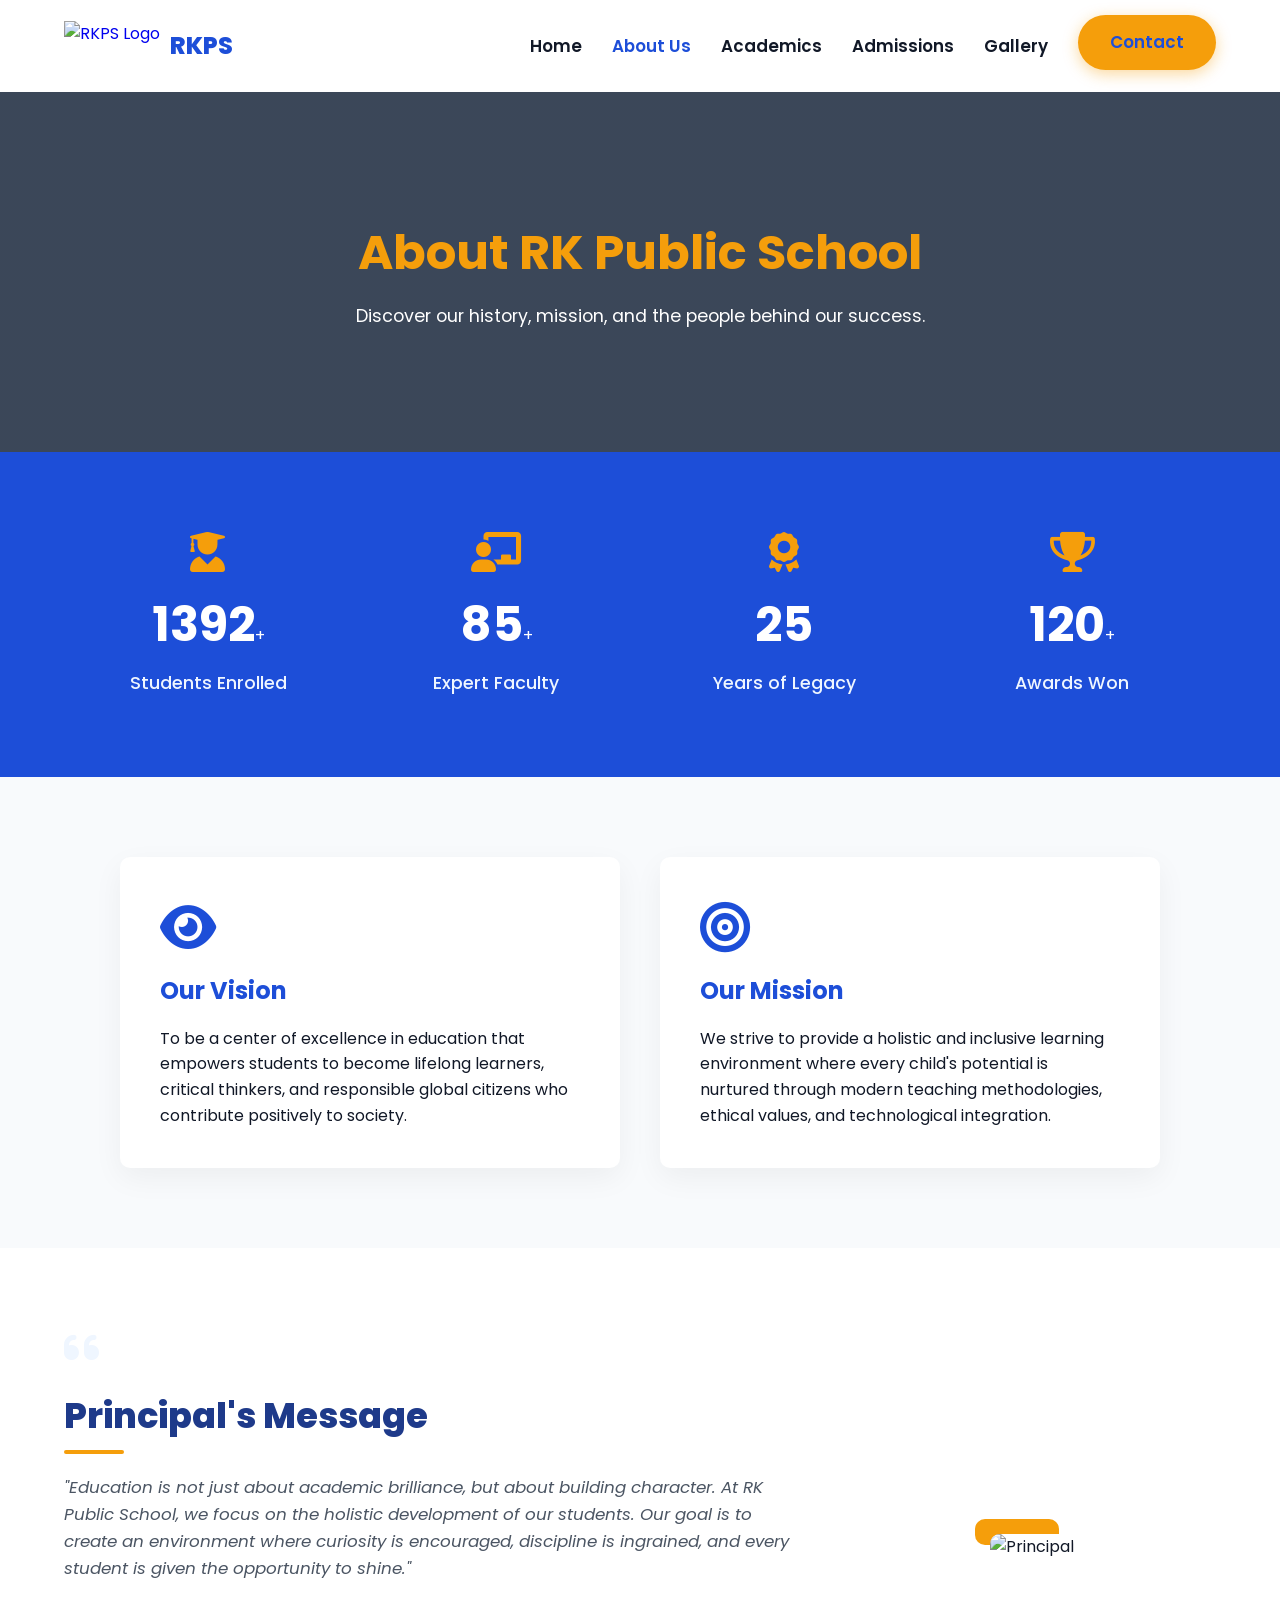
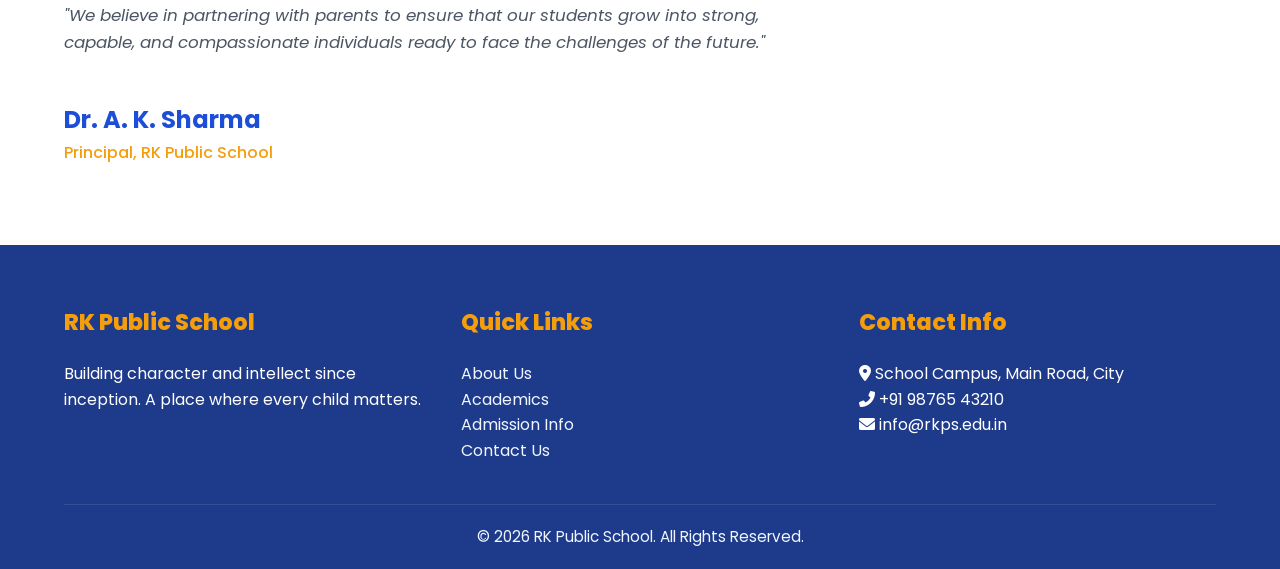
==== commit ae884005: "Change 'activate' class to 'active' for About Us link" ====
--- a/about.html
+++ b/about.html
@@ -113,7 +113,7 @@
         <nav>
             <ul class="nav-links" id="nav-links">
                 <li><a href="index.html">Home</a></li>
-                <li><a href="about.html" class="activate">About Us</a></li>
+                <li><a href="about.html" class="active">About Us</a></li>
                 <li><a href="academics.html">Academics</a></li>
                 <li><a href="admissions.html">Admissions</a></li>
                 <li><a href="gallery.html">Gallery</a></li> <li><a href="contact.html" class="btn-primary" style="color:var(--primary-color)!important;">Contact</a></li>
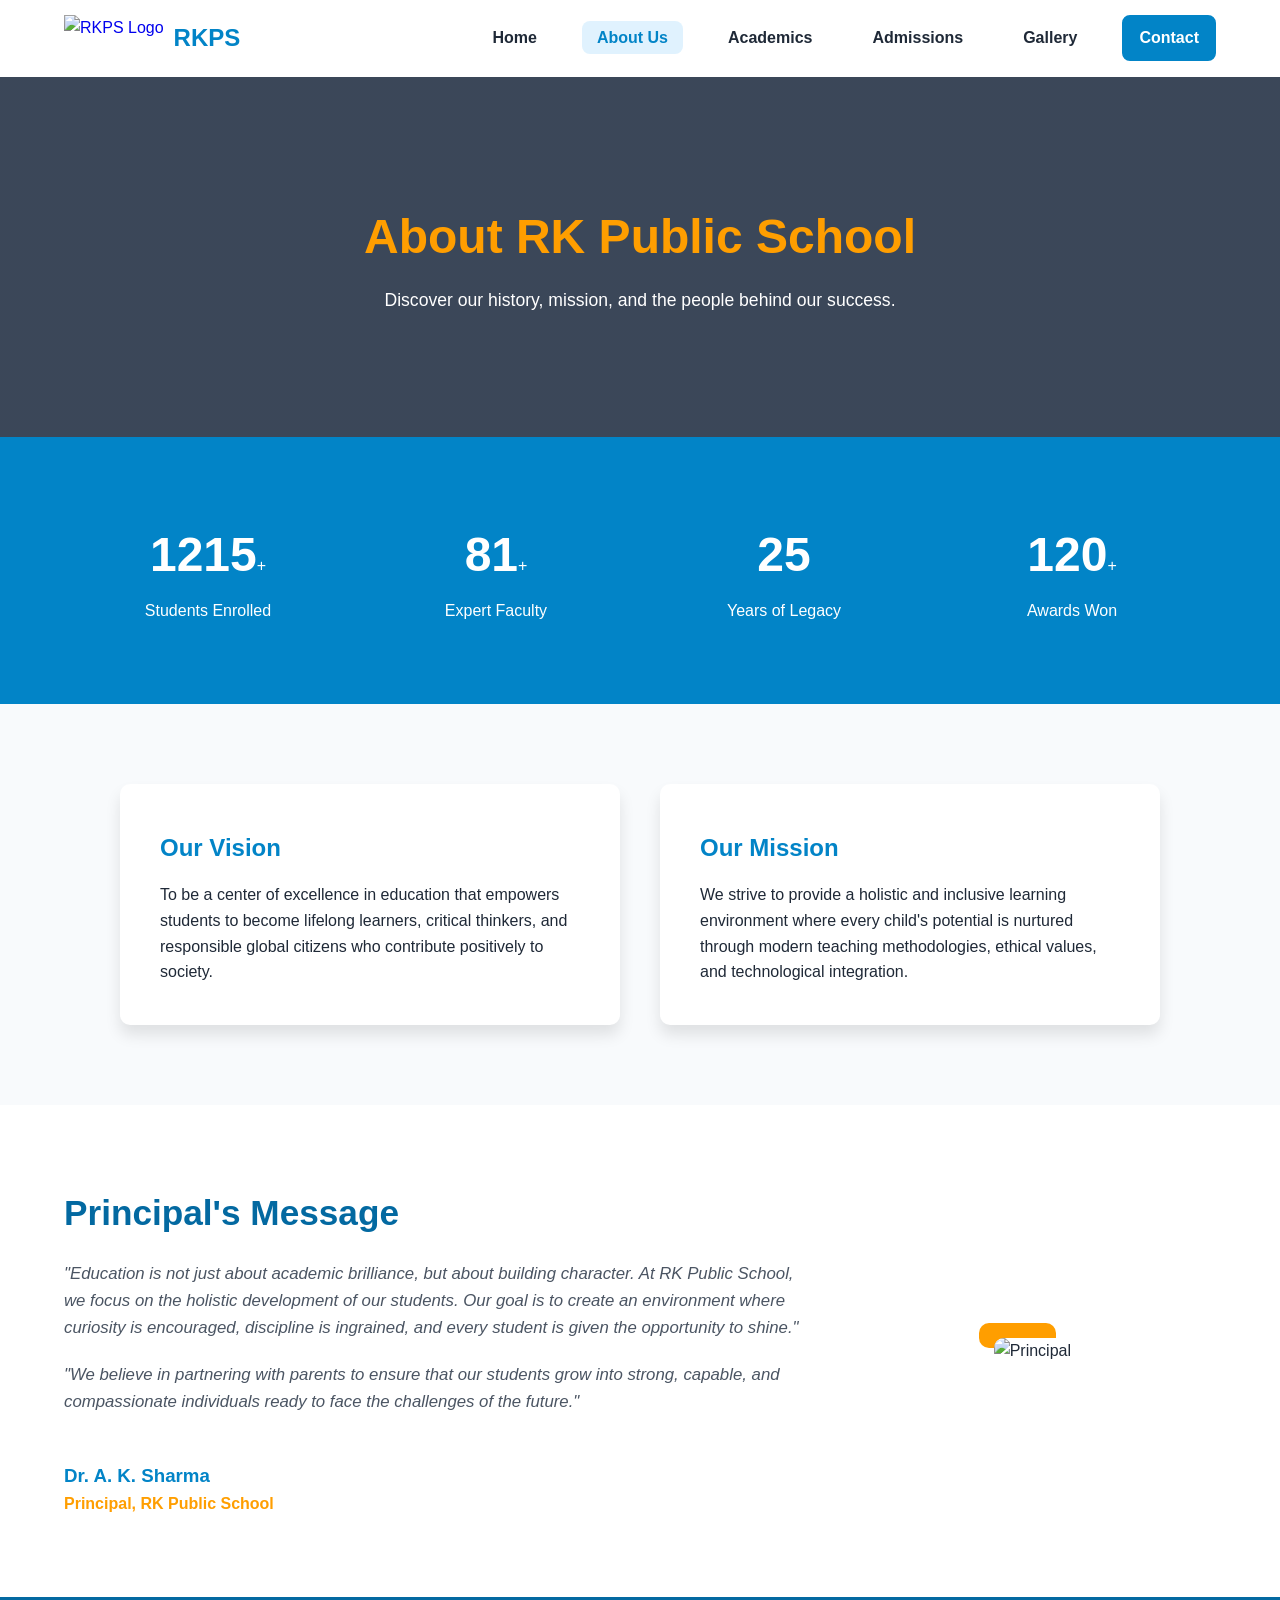
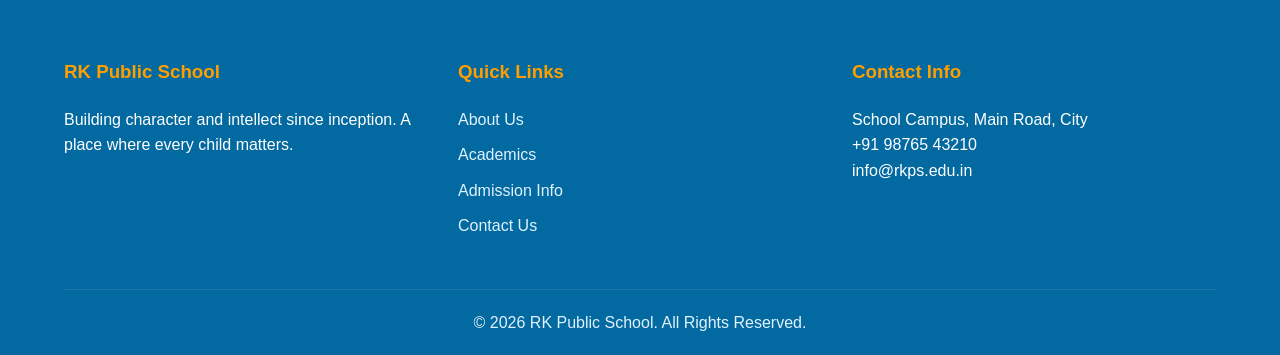
==== commit f9e289ab: "Update about.html" ====
--- a/about.html
+++ b/about.html
@@ -4,123 +4,48 @@
     <meta charset="UTF-8">
     <meta name="viewport" content="width=device-width, initial-scale=1.0">
     <title>About Us | RK Public School</title>
-    <link href="https://fonts.googleapis.com/css2?family=Poppins:wght@300;400;500;600;700&display=swap" rel="stylesheet">
-    <link rel="stylesheet" href="https://cdnjs.cloudflare.com/ajax/libs/font-awesome/6.0.0/css/all.min.css">
+    <link rel="icon" href="[https://cdn-icons-png.flaticon.com/512/3067/3067254.png](https://cdn-icons-png.flaticon.com/512/3067/3067254.png)" type="image/png">
+    <link href="[https://fonts.googleapis.com/css2?family=Poppins:wght@300;400;500;600;700&display=swap](https://fonts.googleapis.com/css2?family=Poppins:wght@300;400;500;600;700&display=swap)" rel="stylesheet">
+    <link rel="stylesheet" href="[https://cdnjs.cloudflare.com/ajax/libs/font-awesome/6.0.0/css/all.min.css](https://cdnjs.cloudflare.com/ajax/libs/font-awesome/6.0.0/css/all.min.css)">
     <link rel="stylesheet" href="style.css">
     
     <style>
-        /* About Hero Section */
-        .page-hero {
-            height: 40vh;
-            background: linear-gradient(rgba(10, 25, 47, 0.8), rgba(10, 25, 47, 0.8)), url('https://images.unsplash.com/photo-1577896851231-70ef18881754?q=80&w=1200') center/cover;
-            display: flex;
-            align-items: center;
-            justify-content: center;
-            text-align: center;
-            color: var(--bg-white);
-        }
+        .page-hero { height: 40vh; background: linear-gradient(rgba(10, 25, 47, 0.8), rgba(10, 25, 47, 0.8)), url('[https://images.unsplash.com/photo-1577896851231-70ef18881754?q=80&w=1200](https://images.unsplash.com/photo-1577896851231-70ef18881754?q=80&w=1200)') center/cover; display: flex; align-items: center; justify-content: center; text-align: center; color: var(--bg-white); }
         .page-hero h1 { font-size: 3rem; color: var(--secondary-color); }
         .page-hero p { font-size: 1.1rem; margin-top: 10px; }
-
-        /* Pro Feature 1: Stats/Counters Section */
-        .stats-section {
-            display: flex;
-            justify-content: space-around;
-            flex-wrap: wrap;
-            padding: 60px 5%;
-            background-color: var(--primary-color);
-            color: var(--bg-white);
-            text-align: center;
-        }
-        .stat-box { margin: 20px; flex: 1; min-width: 150px; }
-        .stat-box i { font-size: 40px; color: var(--secondary-color); margin-bottom: 15px; }
-        .counter { font-size: 3rem; font-weight: 700; margin-bottom: 5px; display: inline-block; }
-        .stat-box p { font-size: 1.1rem; color: var(--accent-color); }
-
-        /* Pro Feature 2: Vision & Mission Cards */
-        .vm-section {
-            display: flex;
-            justify-content: center;
-            gap: 40px;
-            padding: 80px 5%;
-            background-color: var(--bg-light);
-            flex-wrap: wrap;
-        }
-        .vm-card {
-            background-color: var(--bg-white);
-            padding: 40px;
-            border-radius: 10px;
-            box-shadow: 0 10px 30px rgba(0,0,0,0.05);
-            max-width: 500px;
-            flex: 1;
-            min-width: 300px;
-            transition: var(--transition);
-            border-top: 5px solid transparent;
-        }
-        .vm-card:hover {
-            transform: translateY(-10px);
-            border-top: 5px solid var(--secondary-color);
-            box-shadow: 0 15px 40px rgba(0,0,0,0.1);
-        }
+        .vm-section { display: flex; justify-content: center; gap: 40px; padding: 80px 5%; background-color: var(--bg-light); flex-wrap: wrap; }
+        .vm-card { background-color: var(--bg-white); padding: 40px; border-radius: 10px; box-shadow: var(--shadow-md); max-width: 500px; flex: 1; min-width: 300px; transition: var(--transition); border-top: 5px solid transparent; }
+        .vm-card:hover { transform: translateY(-10px); border-top: 5px solid var(--secondary-color); box-shadow: var(--shadow-lg); }
         .vm-card i { font-size: 50px; color: var(--primary-color); margin-bottom: 20px; }
-        .vm-card h2 { color: var(--primary-color); margin-bottom: 15px; }
-
-        /* Pro Feature 3: Principal's Message */
-        .principal-section {
-            display: flex;
-            align-items: center;
-            padding: 80px 5%;
-            gap: 50px;
-            background-color: var(--bg-white);
-            flex-wrap: wrap;
-        }
-        .principal-img {
-            flex: 1;
-            min-width: 300px;
-            text-align: center;
-        }
-        .principal-img img {
-            width: 100%;
-            max-width: 400px;
-            border-radius: 10px;
-            box-shadow: -15px -15px 0 var(--secondary-color);
-        }
+        .principal-section { display: flex; align-items: center; padding: 80px 5%; gap: 50px; flex-wrap: wrap; background-color: var(--bg-white); }
+        .principal-img { flex: 1; min-width: 300px; text-align: center; }
+        .principal-img img { width: 100%; max-width: 400px; border-radius: 10px; box-shadow: -15px -15px 0 var(--secondary-color); }
         .principal-content { flex: 2; min-width: 300px; }
-        .quote-icon { font-size: 40px; color: var(--accent-color); margin-bottom: 20px; }
         .principal-content p { margin-bottom: 20px; font-size: 1.05rem; color: var(--text-light); font-style: italic; }
-        .principal-content h3 { color: var(--primary-color); font-size: 1.5rem; }
-        .principal-content h4 { color: var(--secondary-color); font-weight: 500; font-size: 1rem; }
-
-        @media (max-width: 768px) {
-            .page-hero h1 { font-size: 2.2rem; }
-            .principal-section { flex-direction: column-reverse; }
-            .principal-img img { box-shadow: -10px -10px 0 var(--secondary-color); }
-        }
+        @media (max-width: 768px) { .page-hero h1 { font-size: 2.2rem; } .principal-section { flex-direction: column-reverse; } .principal-img img { box-shadow: -10px -10px 0 var(--secondary-color); } }
     </style>
 </head>
 <body>
 
-        <header class="navbar">
+    <header class="navbar">
         <a href="index.html" class="logo">
-            <img src="https://cdn-icons-png.flaticon.com/512/3067/3067254.png" alt="RKPS Logo"> 
-            <span style="font-weight: 800; font-size: 24px; color: var(--primary-color); margin-left: 10px;">RKPS</span>
+            <img src="[https://cdn-icons-png.flaticon.com/512/3067/3067254.png](https://cdn-icons-png.flaticon.com/512/3067/3067254.png)" alt="RKPS Logo"> 
+            <span>RKPS</span>
         </a>
-        
         <div class="menu-toggle" id="mobile-menu">
             <span class="bar"></span><span class="bar"></span><span class="bar"></span>
         </div>
-
         <nav>
             <ul class="nav-links" id="nav-links">
                 <li><a href="index.html">Home</a></li>
                 <li><a href="about.html" class="active">About Us</a></li>
                 <li><a href="academics.html">Academics</a></li>
                 <li><a href="admissions.html">Admissions</a></li>
-                <li><a href="gallery.html">Gallery</a></li> <li><a href="contact.html" class="btn-primary" style="color:var(--primary-color)!important;">Contact</a></li>
+                <li><a href="gallery.html">Gallery</a></li>
+                <li><a href="contact.html" class="btn-primary" style="color:var(--bg-white)!important;">Contact</a></li>
             </ul>
         </nav>
     </header>
-
 
     <section class="page-hero">
         <div>
@@ -129,7 +54,7 @@
         </div>
     </section>
 
-    <section class="stats-section">
+    <section class="stats-section reveal">
         <div class="stat-box">
             <i class="fas fa-user-graduate"></i>
             <div><span class="counter" data-target="1500">0</span><span>+</span></div>
@@ -152,31 +77,31 @@
         </div>
     </section>
 
-    <section class="vm-section">
+    <section class="vm-section reveal">
         <div class="vm-card">
             <i class="fas fa-eye"></i>
-            <h2>Our Vision</h2>
+            <h2 style="color: var(--primary-color); margin-bottom:15px;">Our Vision</h2>
             <p>To be a center of excellence in education that empowers students to become lifelong learners, critical thinkers, and responsible global citizens who contribute positively to society.</p>
         </div>
         <div class="vm-card">
             <i class="fas fa-bullseye"></i>
-            <h2>Our Mission</h2>
+            <h2 style="color: var(--primary-color); margin-bottom:15px;">Our Mission</h2>
             <p>We strive to provide a holistic and inclusive learning environment where every child's potential is nurtured through modern teaching methodologies, ethical values, and technological integration.</p>
         </div>
     </section>
 
-    <section class="principal-section">
+    <section class="principal-section reveal">
         <div class="principal-content">
             <i class="fas fa-quote-left quote-icon"></i>
             <h2 class="section-heading">Principal's Message</h2>
             <p>"Education is not just about academic brilliance, but about building character. At RK Public School, we focus on the holistic development of our students. Our goal is to create an environment where curiosity is encouraged, discipline is ingrained, and every student is given the opportunity to shine."</p>
             <p>"We believe in partnering with parents to ensure that our students grow into strong, capable, and compassionate individuals ready to face the challenges of the future."</p>
             <br>
-            <h3>Dr. A. K. Sharma</h3>
-            <h4>Principal, RK Public School</h4>
+            <h3 style="color: var(--primary-color);">Dr. A. K. Sharma</h3>
+            <h4 style="color: var(--secondary-color);">Principal, RK Public School</h4>
         </div>
         <div class="principal-img">
-            <img src="https://images.unsplash.com/photo-1560250097-0b93528c311a?q=80&w=600" alt="Principal">
+            <img src="[https://images.unsplash.com/photo-1560250097-0b93528c311a?q=80&w=600](https://images.unsplash.com/photo-1560250097-0b93528c311a?q=80&w=600)" alt="Principal">
         </div>
     </section>
 
@@ -208,50 +133,5 @@
     </footer>
 
     <script src="script.js"></script>
-    
-    <script>
-        document.addEventListener('DOMContentLoaded', () => {
-            const counters = document.querySelectorAll('.counter');
-            const speed = 200; // Animation speed
-            
-            // Function to animate the counter
-            const animateCounters = () => {
-                counters.forEach(counter => {
-                    const updateCount = () => {
-                        const target = +counter.getAttribute('data-target');
-                        const count = +counter.innerText;
-                        const inc = target / speed;
-
-                        if (count < target) {
-                            counter.innerText = Math.ceil(count + inc);
-                            setTimeout(updateCount, 20);
-                        } else {
-                            counter.innerText = target;
-                        }
-                    };
-                    updateCount();
-                });
-            };
-
-            // Intersection Observer to trigger animation only when scrolled into view
-            const observerOptions = {
-                threshold: 0.5 // Trigger when 50% of the section is visible
-            };
-            
-            const observer = new IntersectionObserver((entries, observer) => {
-                entries.forEach(entry => {
-                    if (entry.isIntersecting) {
-                        animateCounters();
-                        observer.unobserve(entry.target); // Run only once
-                    }
-                });
-            }, observerOptions);
-
-            const statsSection = document.querySelector('.stats-section');
-            if (statsSection) {
-                observer.observe(statsSection);
-            }
-        });
-    </script>
 </body>
 </html>
--- a/style.css
+++ b/style.css
@@ -1,437 +1,168 @@
 /* =========================================
-   1. CSS VARIABLES (Ultra Vibrant & Premium Colors)
+   1. PREMIUM VARIABLES
 ========================================= */
 :root {
-    --primary-color: #1D4ED8;    /* Bright Royal Blue - Bahut attractive lagega */
-    --primary-dark: #1E3A8A;     /* Darker shade for gradients */
-    --secondary-color: #F59E0B;  /* Bright Amber/Yellow */
-    --accent-color: #EFF6FF;     /* Very Light Blue for backgrounds */
-    --text-dark: #111827;        /* Sharp Black for headings */
-    --text-light: #4B5563;       /* Soft Gray for paragraphs */
+    --primary-color: #0284C7;    
+    --primary-dark: #0369A1;     
+    --secondary-color: #FF9E00;  
+    --accent-color: #E0F2FE;     
+    --glass-bg: rgba(255, 255, 255, 0.95);
+    --glass-border: rgba(255, 255, 255, 0.4);
+    --text-dark: #1F2937;
+    --text-light: #4B5563;
     --bg-white: #FFFFFF;
     --bg-light: #F8FAFC;
-    --transition: all 0.4s cubic-bezier(0.4, 0, 0.2, 1);
+    --shadow-sm: 0 4px 6px rgba(0, 0, 0, 0.05);
+    --shadow-md: 0 10px 15px rgba(0, 0, 0, 0.1);
+    --shadow-lg: 0 20px 25px rgba(0, 0, 0, 0.15);
+    --transition: all 0.4s ease;
 }
 
 /* =========================================
    2. BASIC RESET
 ========================================= */
-* {
-    margin: 0;
-    padding: 0;
-    box-sizing: border-box;
-    font-family: 'Poppins', sans-serif;
-    scroll-behavior: smooth;
-}
+* { margin: 0; padding: 0; box-sizing: border-box; font-family: 'Poppins', sans-serif; }
+html { scroll-behavior: smooth; }
+body { background-color: var(--bg-white); color: var(--text-dark); line-height: 1.6; overflow-x: hidden; }
 
-body {
-    background-color: var(--bg-white);
-    color: var(--text-dark);
-    line-height: 1.6;
-    overflow-x: hidden;
-}
-
-a { text-decoration: none; }
+/* Loader */
+#preloader { position: fixed; top: 0; left: 0; width: 100%; height: 100%; background-color: var(--bg-white); z-index: 99999; display: flex; justify-content: center; align-items: center; transition: opacity 0.6s ease; }
+.loader { border: 4px solid var(--accent-color); border-top: 4px solid var(--primary-color); border-radius: 50%; width: 50px; height: 50px; animation: spin 1s linear infinite; }
+@keyframes spin { 0% { transform: rotate(0deg); } 100% { transform: rotate(360deg); } }
 
 /* =========================================
-   3. PAGE PRELOADER (Live Feel)
+   3. UTILITIES & ANIMATIONS
 ========================================= */
-#preloader {
-    position: fixed;
-    top: 0;
-    left: 0;
-    width: 100%;
-    height: 100%;
-    background-color: var(--bg-white);
-    z-index: 99999;
-    display: flex;
-    justify-content: center;
-    align-items: center;
-    transition: opacity 0.6s ease;
-}
-
-.loader {
-    border: 4px solid var(--accent-color);
-    border-top: 4px solid var(--primary-color);
-    border-radius: 50%;
-    width: 50px;
-    height: 50px;
-    animation: spin 1s linear infinite;
-}
-
-@keyframes spin {
-    0% { transform: rotate(0deg); }
-    100% { transform: rotate(360deg); }
-}
+.text-center { text-align: center; }
+.section-heading { font-size: 2.2rem; color: var(--primary-dark); margin-bottom: 20px; position: relative; }
+.reveal { opacity: 0; transform: translateY(40px); transition: all 0.8s ease-out; }
+.reveal.active { opacity: 1; transform: translateY(0); }
 
 /* =========================================
-   4. SCROLL REVEAL ANIMATION
+   4. TOP BAR & NEWS TICKER
 ========================================= */
-.reveal {
-    opacity: 0;
-    transform: translateY(40px);
-    transition: all 0.8s ease-out;
-}
+.top-bar { background: var(--primary-dark); color: var(--bg-white); display: flex; justify-content: space-between; padding: 10px 5%; font-size: 0.9rem; }
+.top-social a { color: var(--bg-white); margin-left: 15px; transition: var(--transition); }
+.top-social a:hover { color: var(--secondary-color); }
 
-.reveal.active {
-    opacity: 1;
-    transform: translateY(0);
-}
+.news-ticker-container { display: flex; align-items: center; background: var(--accent-color); color: var(--primary-dark); padding: 5px 5%; font-weight: 500; }
+.ticker-title { background: var(--primary-color); color: var(--bg-white); padding: 4px 15px; border-radius: 4px; margin-right: 15px; font-weight: bold; }
 
 /* =========================================
-   5. REUSABLE COMPONENTS & BUTTONS
+   5. NAVIGATION BAR & MOBILE MENU
 ========================================= */
-.section-heading {
-    font-size: 2.2rem;
-    color: var(--primary-dark);
-    margin-bottom: 20px;
-    position: relative;
-    padding-bottom: 10px;
-    font-weight: 800;
-}
+.navbar { display: flex; justify-content: space-between; align-items: center; padding: 15px 5%; background: var(--glass-bg); box-shadow: var(--shadow-sm); position: sticky; top: 0; z-index: 1000; border-bottom: 1px solid var(--glass-border); }
+.logo { display: flex; align-items: center; text-decoration: none; }
+.logo img { height: 45px; width: auto; }
+.logo span { font-weight: 800; font-size: 24px; color: var(--primary-color); margin-left: 10px; }
 
-.section-heading::after {
-    content: '';
-    position: absolute;
-    bottom: 0;
-    left: 0;
-    width: 60px;
-    height: 4px;
-    background-color: var(--secondary-color);
-    border-radius: 2px;
-}
+.nav-links { list-style: none; display: flex; align-items: center; gap: 30px; }
+.nav-links li a { color: var(--text-dark); font-weight: 600; font-size: 1rem; text-decoration: none; padding: 8px 15px; border-radius: 8px; transition: var(--transition); }
+.nav-links li a.active, .nav-links li a:hover { color: var(--primary-color); background: var(--accent-color); }
 
-.text-center { text-align: center; }
-.text-center::after { left: 50%; transform: translateX(-50%); }
-
-.btn-primary, .btn-secondary {
-    display: inline-block;
-    padding: 14px 32px;
-    border-radius: 30px;
-    font-weight: 700;
-    font-size: 1.05rem;
-    transition: var(--transition);
-    cursor: pointer;
-    border: none;
-    position: relative;
-    overflow: hidden;
-}
-
-.btn-primary {
-    background-color: var(--secondary-color);
-    color: var(--primary-dark) !important;
-    box-shadow: 0 4px 15px rgba(245, 158, 11, 0.4);
-}
-
-.btn-primary:hover {
-    transform: translateY(-3px);
-    box-shadow: 0 8px 25px rgba(245, 158, 11, 0.6);
-}
-
-.btn-secondary {
-    background-color: transparent;
-    border: 2px solid var(--bg-white);
-    color: var(--bg-white);
-}
-
-.btn-secondary:hover {
-    background-color: var(--bg-white);
-    color: var(--primary-dark);
-    transform: translateY(-3px);
-}
-
-.btn-text {
-    color: var(--primary-color);
-    font-weight: 700;
-    margin-top: 15px;
-    display: inline-block;
-    transition: var(--transition);
-}
-
-.btn-text:hover {
-    color: var(--secondary-color);
-    transform: translateX(5px);
-}
-
-/* Button Ripple Effect */
-.ripple {
-    position: absolute;
-    border-radius: 50%;
-    transform: scale(0);
-    animation: ripple-anim 0.6s linear;
-    background-color: rgba(255, 255, 255, 0.5);
-    pointer-events: none;
-}
-@keyframes ripple-anim {
-    to { transform: scale(4); opacity: 0; }
-}
+/* Hamburger Menu */
+.menu-toggle { display: none; cursor: pointer; z-index: 1002; }
+.menu-toggle .bar { display: block; width: 28px; height: 3px; margin: 6px auto; background-color: var(--primary-color); transition: var(--transition); border-radius: 3px; }
+.menu-toggle.active .bar:nth-child(1) { transform: translateY(9px) rotate(45deg); }
+.menu-toggle.active .bar:nth-child(2) { opacity: 0; }
+.menu-toggle.active .bar:nth-child(3) { transform: translateY(-9px) rotate(-45deg); }
 
 /* =========================================
-   6. TOP BAR
+   6. BUTTONS
 ========================================= */
-.top-bar {
-    background-color: var(--primary-dark);
-    color: var(--bg-white);
-    display: flex;
-    justify-content: space-between;
-    padding: 10px 5%;
-    font-size: 0.9rem;
-    font-weight: 500;
-}
-.top-info span { margin-right: 20px; }
-.top-info i { color: var(--secondary-color); margin-right: 8px; }
-.top-social a { color: var(--bg-white); margin-left: 15px; transition: var(--transition); font-size: 1.1rem;}
-.top-social a:hover { color: var(--secondary-color); }
+.hero-buttons { display: flex; justify-content: center; gap: 15px; flex-wrap: wrap; margin-top: 20px;}
+.btn-primary, .btn-secondary, .btn-text { display: inline-block; padding: 12px 30px; border-radius: 30px; font-weight: 600; text-decoration: none; transition: var(--transition); cursor: pointer; font-size: 1rem; border: 2px solid transparent; }
+.btn-primary { background-color: var(--primary-color); color: var(--bg-white); border-color: var(--primary-color); }
+.btn-primary:hover { background-color: transparent; color: var(--primary-color) !important; }
+.btn-secondary { background-color: transparent; color: var(--bg-white); border-color: var(--bg-white); }
+.btn-secondary:hover { background-color: var(--bg-white); color: var(--primary-color); }
+.btn-text { background: none; color: var(--primary-color); padding: 0; font-size: 1.1rem; }
+.btn-text:hover { color: var(--secondary-color); transform: translateX(5px); }
 
 /* =========================================
-   7. NAVBAR & HAMBURGER (FIXED)
+   7. SECTIONS & LAYOUT (HOME)
 ========================================= */
-.navbar {
-    display: flex;
-    justify-content: space-between;
-    align-items: center;
-    padding: 15px 5%;
-    background-color: var(--bg-white);
-    box-shadow: 0 4px 20px rgba(0,0,0,0.08);
-    position: sticky;
-    top: 0;
-    z-index: 1000;
-}
+.hero { height: 80vh; background: linear-gradient(rgba(3, 105, 161, 0.7), rgba(3, 105, 161, 0.8)), url('[https://images.unsplash.com/photo-1523050854058-8df90110c9f1?q=80&w=1200](https://images.unsplash.com/photo-1523050854058-8df90110c9f1?q=80&w=1200)') center/cover no-repeat; display: flex; align-items: center; justify-content: center; text-align: center; padding: 0 20px; }
+.hero-content { max-width: 800px; }
+.hero-content h1 { font-size: clamp(2.5rem, 7vw, 4rem); background: linear-gradient(to bottom, #ffffff, var(--secondary-color)); -webkit-background-clip: text; -webkit-text-fill-color: transparent; font-weight: 800; margin-bottom: 20px; }
+.hero-content p { font-size: 1.4rem; color: #fff; font-weight: 500; margin-bottom: 35px; min-height: 40px; } /* Prevents text jumping */
 
-.logo {
-    display: flex;
-    align-items: center;
-}
-.logo img {
-    height: 50px; /* Thoda aur bada kiya */
-    width: auto;
-    object-fit: contain;
-}
+.highlights { display: flex; justify-content: center; gap: 20px; padding: 40px 5%; margin-top: -60px; position: relative; z-index: 10; flex-wrap: wrap; }
+.highlight-box { background: var(--bg-white); padding: 40px 25px; border-radius: 20px; box-shadow: var(--shadow-lg); text-align: center; flex: 1; min-width: 280px; max-width: 350px; border: 1px solid var(--accent-color); transition: var(--transition); }
+.highlight-box:hover { transform: translateY(-15px); }
+.highlight-box i { font-size: 50px; color: var(--secondary-color); margin-bottom: 20px; display: inline-block; animation: float 3s ease-in-out infinite; }
+@keyframes float { 0%, 100% { transform: translateY(0); } 50% { transform: translateY(-10px); } }
 
-.nav-links {
-    list-style: none;
-    display: flex;
-    align-items: center;
-    gap: 30px;
-}
+.about-snippet { padding: 80px 5%; display: flex; align-items: center; gap: 50px; flex-wrap: wrap; }
+.about-text { flex: 1; min-width: 300px; }
+.feature-list { list-style: none; margin: 20px 0; }
+.feature-list li { margin-bottom: 10px; font-weight: 500; }
+.feature-list i { color: #10B981; margin-right: 10px; }
+.about-image { flex: 1; min-width: 300px; text-align: center; }
+.about-image img { width: 100%; max-width: 500px; border-radius: 20px; box-shadow: var(--shadow-lg); }
 
-.nav-links li a {
-    color: var(--text-dark);
-    font-weight: 600;
-    font-size: 1.05rem;
-    transition: var(--transition);
-}
-
-.nav-links li a:hover, .nav-links li a.active {
-    color: var(--primary-color);
-}
-
-.menu-toggle {
-    display: none;
-    cursor: pointer;
-}
-
-.menu-toggle .bar {
-    display: block;
-    width: 28px;
-    height: 3px;
-    margin: 6px auto;
-    background-color: var(--primary-color);
-    transition: var(--transition);
-    border-radius: 3px;
-}
-
-/* =========================================
-   8. NEWS TICKER
-========================================= */
-.news-ticker-container {
-    display: flex;
-    background-color: var(--accent-color);
-    border-bottom: 1px solid #BFDBFE;
-    font-size: 1rem;
-    align-items: center;
-}
-
-.ticker-title {
-    background-color: var(--primary-color);
-    color: var(--bg-white);
-    font-weight: 700;
-    padding: 12px 25px;
-    white-space: nowrap;
-    z-index: 2;
-    box-shadow: 3px 0 10px rgba(0,0,0,0.15);
-}
-
-.ticker-content {
-    flex-grow: 1;
-    overflow: hidden;
-    padding: 10px 0;
-    color: var(--primary-dark);
-    font-weight: 600;
-}
-
-/* =========================================
-   9. HERO SECTION (Brighter Background)
-========================================= */
-.hero {
-    height: 85vh;
-    background-color: var(--primary-dark); /* Fallback agar net slow ho */
-    background: linear-gradient(rgba(30, 58, 138, 0.65), rgba(30, 58, 138, 0.75)), url('https://images.unsplash.com/photo-1523050854058-8df90110c9f1?q=80&w=1200') center/cover no-repeat;
-    display: flex;
-    align-items: center;
-    justify-content: center;
-    text-align: center;
-    padding: 0 20px;
-}
-
-.hero-content {
-    max-width: 900px;
-    animation: fadeInDown 1s ease;
-}
-
-@keyframes fadeInDown {
-    from { opacity: 0; transform: translateY(-30px); }
-    to { opacity: 1; transform: translateY(0); }
-}
-
-.hero-content h1 {
-    font-size: 4rem;
-    color: var(--bg-white);
-    margin-bottom: 15px;
-    line-height: 1.2;
-    font-weight: 800;
-    text-shadow: 2px 2px 10px rgba(0,0,0,0.3);
-}
-
-.hero-content p {
-    font-size: 1.5rem;
-    color: var(--secondary-color);
-    margin-bottom: 40px;
-    font-weight: 600;
-    min-height: 40px;
-    text-shadow: 1px 1px 5px rgba(0,0,0,0.5);
-}
-
-.hero-buttons {
-    display: flex;
-    gap: 20px;
-    justify-content: center;
-}
-
-/* =========================================
-   10. MOBILE RESPONSIVENESS (Hamburger Fix)
-========================================= */
-@media (max-width: 992px) {
-    .about-snippet { flex-direction: column; }
-    .hero-content h1 { font-size: 3rem; }
-}
-
-@media (max-width: 768px) {
-    .top-bar { display: none; }
-    
-    /* Yahan Hamburger Fix Hua Hai */
-    .navbar {
-        position: relative;
-    }
-    
-    .menu-toggle {
-        display: block;
-        margin-left: auto; /* Yeh hamburger ko right mein force karega */
-    }
-    
-    nav {
-        position: absolute; /* Document flow se bahar nikal diya */
-        top: 80px; /* Navbar height ke niche */
-        left: 0;
-        width: 100%;
-    }
-    
-    .nav-links {
-        display: flex;
-        flex-direction: column;
-        background-color: var(--bg-white);
-        width: 100%;
-        text-align: center;
-        transition: transform 0.4s ease-in-out, opacity 0.4s;
-        box-shadow: 0 15px 20px rgba(0,0,0,0.1);
-        padding: 20px 0;
-        gap: 0;
-        /* Default hidden state */
-        transform: translateY(-150%);
-        opacity: 0;
-        pointer-events: none;
-    }
-    
-    .nav-links.active {
-        transform: translateY(0);
-        opacity: 1;
-        pointer-events: all;
-    }
-    
-    .nav-links li { margin: 15px 0; }
-    
-    /* Hamburger Animation */
-    .menu-toggle.active .bar:nth-child(2) { opacity: 0; }
-    .menu-toggle.active .bar:nth-child(1) { transform: translateY(9px) rotate(45deg); }
-    .menu-toggle.active .bar:nth-child(3) { transform: translateY(-9px) rotate(-45deg); }
-
-    .hero { height: 75vh; }
-    .hero-content h1 { font-size: 2.5rem; }
-    .hero-content p { font-size: 1.2rem; }
-    .hero-buttons { flex-direction: column; gap: 15px; }
-}
-
-/* Other Sections (Highlights, About, etc. kept same for brevity but styled with new colors) */
-.highlights { display: flex; justify-content: space-between; padding: 60px 5%; background-color: var(--bg-white); gap: 20px; margin-top: -50px; position: relative; z-index: 10; }
-.highlight-box { background-color: var(--bg-white); padding: 35px 20px; border-radius: 15px; box-shadow: 0 10px 30px rgba(0,0,0,0.08); text-align: center; flex: 1; border-bottom: 4px solid transparent; }
-.highlight-box:hover { border-bottom: 4px solid var(--secondary-color); }
-.highlight-box i { font-size: 45px; color: var(--secondary-color); margin-bottom: 15px; }
-.highlight-box h3 { color: var(--primary-dark); margin-bottom: 10px; font-weight: 800; }
-
-.about-snippet { display: flex; align-items: center; justify-content: space-between; padding: 80px 5%; background-color: var(--accent-color); gap: 50px; }
-.about-text { flex: 1; }
-.about-text p { color: var(--text-light); margin-bottom: 20px; font-size: 1.1rem; }
-.feature-list { list-style: none; margin-bottom: 20px; }
-.feature-list li { margin-bottom: 12px; color: var(--primary-dark); font-weight: 600; }
-.feature-list i { color: var(--secondary-color); margin-right: 10px; }
-.about-image { flex: 1; }
-.about-image img { width: 100%; border-radius: 15px; box-shadow: 0 15px 40px rgba(0,0,0,0.15); }
+.notice-board { padding: 60px 5%; background: var(--bg-light); }
+.notice-container { display: flex; justify-content: center; gap: 30px; flex-wrap: wrap; margin-top: 30px; }
+.notice-card { background: var(--bg-white); border-radius: 15px; padding: 25px; box-shadow: var(--shadow-md); flex: 1; min-width: 300px; max-width: 450px; display: flex; gap: 20px; align-items: flex-start; border-left: 5px solid var(--primary-color); }
+.date-badge { background: var(--accent-color); padding: 10px 15px; border-radius: 10px; text-align: center; color: var(--primary-dark); }
+.date-badge .day { display: block; font-size: 1.5rem; font-weight: 800; }
+.date-badge .month { font-size: 0.9rem; font-weight: 600; text-transform: uppercase; }
 
 .stats-section { display: flex; justify-content: space-around; flex-wrap: wrap; padding: 60px 5%; background-color: var(--primary-color); color: var(--bg-white); text-align: center; }
 .stat-box { margin: 20px; flex: 1; min-width: 150px; }
-.stat-box i { font-size: 45px; color: var(--secondary-color); margin-bottom: 15px; }
-.counter { font-size: 3.5rem; font-weight: 800; margin-bottom: 5px; display: inline-block; }
-.stat-box p { font-size: 1.2rem; color: var(--accent-color); font-weight: 500;}
+.stat-box i { font-size: 40px; color: var(--secondary-color); margin-bottom: 15px; }
+.counter { font-size: 3rem; font-weight: 700; margin-bottom: 5px; display: inline-block; }
 
-.notice-board { padding: 80px 5%; background-color: var(--bg-white); }
-.notice-container { display: flex; flex-direction: column; gap: 20px; max-width: 900px; margin: 40px auto 0; }
-.notice-card { display: flex; background-color: var(--bg-white); border-radius: 10px; overflow: hidden; box-shadow: 0 5px 15px rgba(0,0,0,0.05); border-left: 5px solid var(--primary-color); }
-.date-badge { background-color: var(--primary-color); color: var(--secondary-color); padding: 20px; text-align: center; min-width: 100px; display: flex; flex-direction: column; justify-content: center; }
-.date-badge .day { font-size: 26px; font-weight: 800; color: var(--bg-white);}
-.notice-info { padding: 20px; }
-.notice-info h3 { color: var(--primary-dark); margin-bottom: 8px; font-weight: 700;}
+.testimonials { padding: 80px 5%; }
+.testimonial-container { display: flex; justify-content: center; gap: 30px; flex-wrap: wrap; margin-top: 40px; }
+.testi-card { background: var(--bg-light); padding: 30px; border-radius: 15px; box-shadow: var(--shadow-md); flex: 1; min-width: 300px; max-width: 450px; text-align: center; position: relative; }
+.quote-icon { font-size: 40px; color: var(--accent-color); margin-bottom: 15px; }
 
-.testimonials { padding: 80px 5%; background-color: var(--bg-light); }
-.testimonial-container { display: flex; justify-content: center; gap: 30px; margin-top: 40px; flex-wrap: wrap; }
-.testi-card { background-color: var(--bg-white); padding: 30px; border-radius: 15px; box-shadow: 0 10px 30px rgba(0,0,0,0.08); flex: 1; min-width: 300px; max-width: 400px; position: relative;}
-.testi-card .quote-icon { font-size: 30px; color: var(--secondary-color); margin-bottom: 15px; }
-.testi-card p { font-style: italic; color: var(--text-light); margin-bottom: 20px; font-size: 1.05rem;}
-.testi-card h4 { color: var(--primary-dark); text-align: right; font-weight: 700;}
+/* =========================================
+   8. FOOTER & FLOATING ELEMENTS
+========================================= */
+footer { background: var(--primary-dark); color: white; padding: 60px 5% 20px; }
+.footer-container { display: flex; flex-wrap: wrap; justify-content: space-between; gap: 30px; margin-bottom: 40px; }
+.footer-col { flex: 1; min-width: 250px; }
+.footer-col h3 { color: var(--secondary-color); margin-bottom: 20px; }
+.footer-col ul { list-style: none; }
+.footer-col ul li { margin-bottom: 10px; }
+.footer-col ul li a { color: var(--accent-color); text-decoration: none; transition: var(--transition); }
+.footer-col ul li a:hover { color: white; padding-left: 5px; }
+.footer-bottom { text-align: center; padding-top: 20px; border-top: 1px solid rgba(255,255,255,0.1); color: var(--accent-color); }
 
-footer { background-color: var(--primary-dark); color: var(--bg-white); padding: 60px 5% 20px; }
-.footer-container { display: flex; justify-content: space-between; flex-wrap: wrap; gap: 40px; margin-bottom: 40px; }
-.footer-col { flex: 1; min-width: 250px; }
-.footer-col h3 { color: var(--secondary-color); margin-bottom: 20px; font-size: 1.4rem; font-weight: 800;}
-.footer-col ul { list-style: none; }
-.footer-col ul li a { color: var(--accent-color); transition: var(--transition); }
-.footer-col ul li a:hover { color: var(--secondary-color); padding-left: 5px; }
-.footer-bottom { text-align: center; padding-top: 20px; border-top: 1px solid rgba(255,255,255,0.1); color: var(--accent-color); font-size: 0.95rem; }
+.float-wa { position: fixed; bottom: 30px; left: 30px; width: 60px; height: 60px; background: #25D366; color: white; border-radius: 50%; display: flex; justify-content: center; align-items: center; font-size: 35px; box-shadow: var(--shadow-lg); z-index: 1000; text-decoration: none; }
+#backToTopBtn { position: fixed; bottom: 30px; right: 30px; width: 50px; height: 50px; background: var(--primary-color); color: white; border: none; border-radius: 50%; cursor: pointer; font-size: 20px; box-shadow: var(--shadow-lg); display: none; z-index: 1000; }
 
-.float-wa { position: fixed; width: 65px; height: 65px; bottom: 30px; left: 30px; background-color: #25d366; color: #FFF; border-radius: 50px; text-align: center; font-size: 35px; box-shadow: 2px 4px 15px rgba(0,0,0,0.3); z-index: 100; transition: var(--transition); }
-.float-wa:hover { background-color: #128C7E; transform: scale(1.1); color: #FFF;}
-.my-float { margin-top: 15px; }
-#backToTopBtn { display: none; position: fixed; bottom: 30px; right: 30px; z-index: 99; border: none; background-color: var(--primary-color); color: white; cursor: pointer; padding: 16px; border-radius: 50%; font-size: 20px; box-shadow: 0 4px 15px rgba(0,0,0,0.3); transition: var(--transition); }
-#backToTopBtn:hover { background-color: var(--secondary-color); color: var(--primary-dark); transform: translateY(-5px); }
-::-webkit-scrollbar { width: 10px; }
-::-webkit-scrollbar-track { background: var(--bg-light); }
-::-webkit-scrollbar-thumb { background: var(--primary-color); border-radius: 5px; }
+/* =========================================
+   9. MOBILE RESPONSIVE FIXES (AUTO ADJUST)
+========================================= */
+@media (max-width: 768px) {
+    .menu-toggle { display: block; } 
+    
+    /* FIX: Mobile Menu - Slides from Right & Starts from Top */
+    .nav-links {
+        position: fixed;
+        top: 0;
+        right: -100%; /* Hidden off-screen to the right */
+        width: 250px; 
+        height: 100vh;
+        background: var(--bg-white);
+        flex-direction: column;
+        justify-content: flex-start; /* Items start from top */
+        align-items: flex-start; /* Align text to the left */
+        padding-top: 100px; /* Space from the top */
+        padding-left: 30px;
+        gap: 20px;
+        box-shadow: -5px 0 20px rgba(0,0,0,0.1); 
+        transition: right 0.4s ease-in-out;
+        z-index: 1001; 
+    }
+
+    .nav-links.active { right: 0; }
+    .nav-links li { width: 100%; }
+
+    .hero-content h1 { font-size: 2.2rem; }
+    .highlights { margin-top: 20px; flex-direction: column; align-items: center; }
+    .highlight-box { width: 100%; }
+}
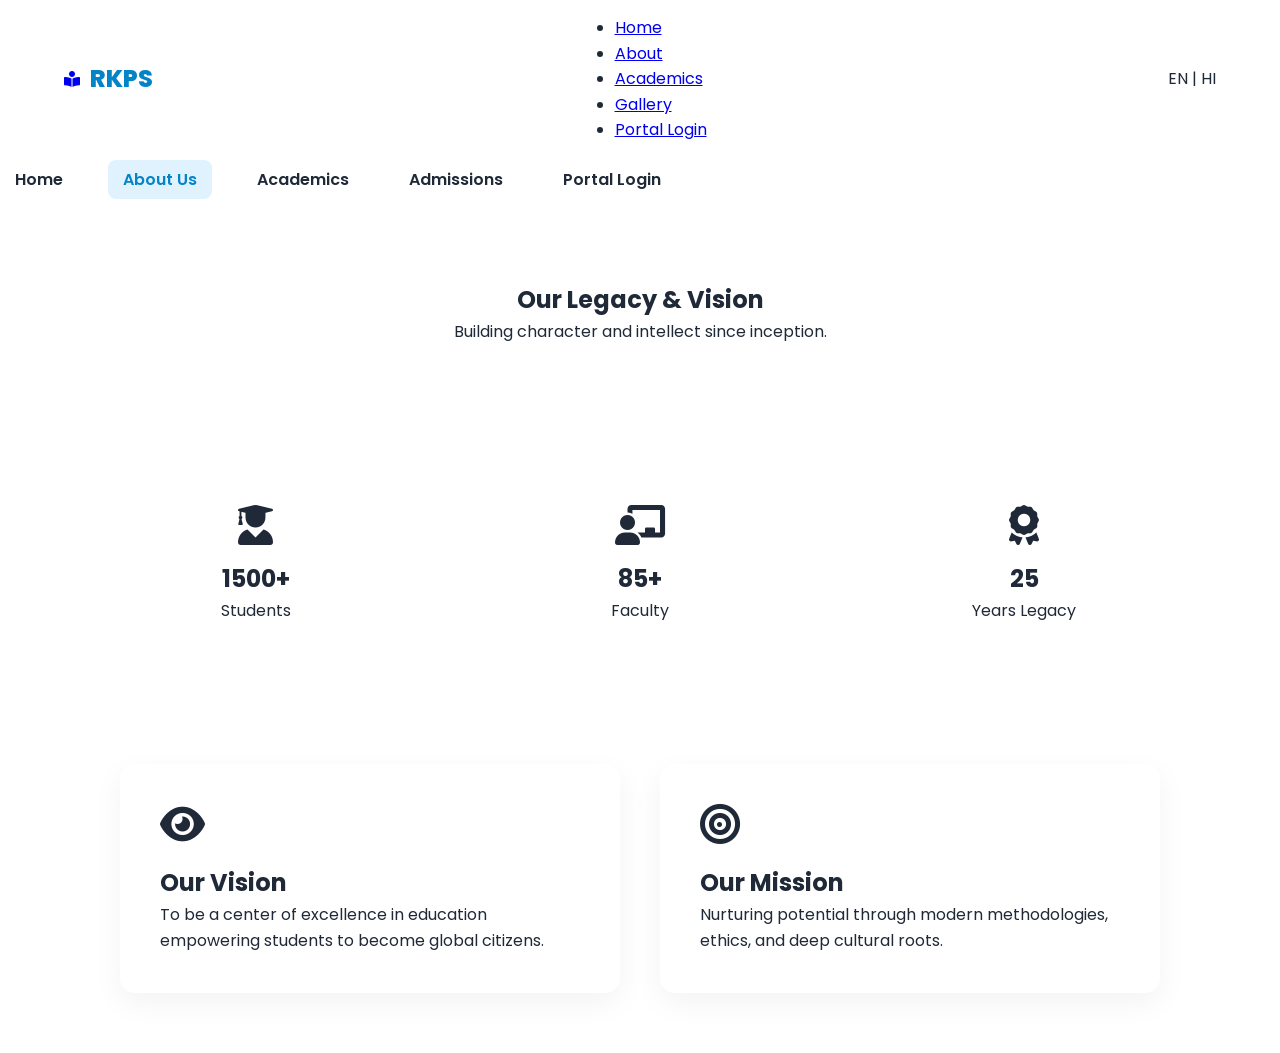
==== commit a5e7d9fa: "Update about.html" ====
--- a/about.html
+++ b/about.html
@@ -3,134 +3,73 @@
 <head>
     <meta charset="UTF-8">
     <meta name="viewport" content="width=device-width, initial-scale=1.0">
-    <title>About Us | RK Public School</title>
-    <link rel="icon" href="[https://cdn-icons-png.flaticon.com/512/3067/3067254.png](https://cdn-icons-png.flaticon.com/512/3067/3067254.png)" type="image/png">
-    <link href="[https://fonts.googleapis.com/css2?family=Poppins:wght@300;400;500;600;700&display=swap](https://fonts.googleapis.com/css2?family=Poppins:wght@300;400;500;600;700&display=swap)" rel="stylesheet">
-    <link rel="stylesheet" href="[https://cdnjs.cloudflare.com/ajax/libs/font-awesome/6.0.0/css/all.min.css](https://cdnjs.cloudflare.com/ajax/libs/font-awesome/6.0.0/css/all.min.css)">
+    <title>About Us | RKPS</title>
+    <link href="https://fonts.googleapis.com/css2?family=Playfair+Display:wght@700&family=Poppins:wght@400;500;600&display=swap" rel="stylesheet">
+    <link rel="stylesheet" href="https://cdnjs.cloudflare.com/ajax/libs/font-awesome/6.0.0/css/all.min.css">
     <link rel="stylesheet" href="style.css">
-    
     <style>
-        .page-hero { height: 40vh; background: linear-gradient(rgba(10, 25, 47, 0.8), rgba(10, 25, 47, 0.8)), url('[https://images.unsplash.com/photo-1577896851231-70ef18881754?q=80&w=1200](https://images.unsplash.com/photo-1577896851231-70ef18881754?q=80&w=1200)') center/cover; display: flex; align-items: center; justify-content: center; text-align: center; color: var(--bg-white); }
-        .page-hero h1 { font-size: 3rem; color: var(--secondary-color); }
-        .page-hero p { font-size: 1.1rem; margin-top: 10px; }
-        .vm-section { display: flex; justify-content: center; gap: 40px; padding: 80px 5%; background-color: var(--bg-light); flex-wrap: wrap; }
-        .vm-card { background-color: var(--bg-white); padding: 40px; border-radius: 10px; box-shadow: var(--shadow-md); max-width: 500px; flex: 1; min-width: 300px; transition: var(--transition); border-top: 5px solid transparent; }
-        .vm-card:hover { transform: translateY(-10px); border-top: 5px solid var(--secondary-color); box-shadow: var(--shadow-lg); }
-        .vm-card i { font-size: 50px; color: var(--primary-color); margin-bottom: 20px; }
-        .principal-section { display: flex; align-items: center; padding: 80px 5%; gap: 50px; flex-wrap: wrap; background-color: var(--bg-white); }
-        .principal-img { flex: 1; min-width: 300px; text-align: center; }
-        .principal-img img { width: 100%; max-width: 400px; border-radius: 10px; box-shadow: -15px -15px 0 var(--secondary-color); }
+        .page-hero { padding: 80px 20px; background: var(--navy-blue); color: var(--white); text-align: center; }
+        .stats-section { display: flex; justify-content: space-around; flex-wrap: wrap; padding: 60px 5%; background: var(--gold-light); color: var(--navy-blue); text-align: center; }
+        .stat-box { margin: 20px; flex: 1; min-width: 150px; }
+        .stat-box i { font-size: 40px; color: var(--navy-blue); margin-bottom: 15px; }
+        .vm-section { display: flex; justify-content: center; gap: 40px; padding: 60px 5%; flex-wrap: wrap; }
+        .vm-card { background: var(--white); padding: 40px; border-radius: 15px; box-shadow: 0 10px 30px rgba(0,0,0,0.05); max-width: 500px; flex: 1; min-width: 300px; border-top: 5px solid var(--gold); }
+        .vm-card i { font-size: 40px; color: var(--gold); margin-bottom: 20px; }
+        .principal-section { display: flex; align-items: center; padding: 60px 5%; gap: 50px; background: var(--white); flex-wrap: wrap; }
+        .principal-img img { width: 100%; max-width: 400px; border-radius: 15px; border: 5px solid var(--gold); }
         .principal-content { flex: 2; min-width: 300px; }
-        .principal-content p { margin-bottom: 20px; font-size: 1.05rem; color: var(--text-light); font-style: italic; }
-        @media (max-width: 768px) { .page-hero h1 { font-size: 2.2rem; } .principal-section { flex-direction: column-reverse; } .principal-img img { box-shadow: -10px -10px 0 var(--secondary-color); } }
     </style>
 </head>
 <body>
 
-    <header class="navbar">
-        <a href="index.html" class="logo">
-            <img src="[https://cdn-icons-png.flaticon.com/512/3067/3067254.png](https://cdn-icons-png.flaticon.com/512/3067/3067254.png)" alt="RKPS Logo"> 
-            <span>RKPS</span>
-        </a>
-        <div class="menu-toggle" id="mobile-menu">
-            <span class="bar"></span><span class="bar"></span><span class="bar"></span>
-        </div>
-        <nav>
-            <ul class="nav-links" id="nav-links">
+    <header class="navbar" id="navbar">
+        <a href="index.html" class="logo"><i class="fas fa-book-reader gold-icon"></i><span>RKPS</span></a>
+        <nav class="desktop-menu">
+            <ul>
                 <li><a href="index.html">Home</a></li>
-                <li><a href="about.html" class="active">About Us</a></li>
+                <li><a href="about.html" class="active">About</a></li>
                 <li><a href="academics.html">Academics</a></li>
-                <li><a href="admissions.html">Admissions</a></li>
                 <li><a href="gallery.html">Gallery</a></li>
-                <li><a href="contact.html" class="btn-primary" style="color:var(--bg-white)!important;">Contact</a></li>
+                <li><a href="login.html" class="btn-portal">Portal Login</a></li>
             </ul>
         </nav>
+        <div class="nav-actions">
+            <div class="lang-toggle"><span class="active">EN</span> | <span>HI</span></div>
+            <div class="hamburger" id="hamburger"><span></span><span></span><span></span></div>
+        </div>
     </header>
 
+    <div class="mobile-menu" id="mobile-menu">
+        <ul class="nav-links">
+            <li><a href="index.html" class="nav-item">Home</a></li>
+            <li><a href="about.html" class="nav-item active">About Us</a></li>
+            <li><a href="academics.html" class="nav-item">Academics</a></li>
+            <li><a href="admissions.html" class="nav-item">Admissions</a></li>
+            <li><a href="login.html" class="btn-gold" style="display:block; text-align:center;">Portal Login</a></li>
+        </ul>
+    </div>
+
     <section class="page-hero">
-        <div>
-            <h1>About RK Public School</h1>
-            <p>Discover our history, mission, and the people behind our success.</p>
+        <h1 class="serif-font gold-text">Our Legacy & Vision</h1>
+        <p>Building character and intellect since inception.</p>
+    </section>
+
+    <section class="stats-section">
+        <div class="stat-box"><i class="fas fa-user-graduate"></i><h2 class="serif-font">1500+</h2><p>Students</p></div>
+        <div class="stat-box"><i class="fas fa-chalkboard-teacher"></i><h2 class="serif-font">85+</h2><p>Faculty</p></div>
+        <div class="stat-box"><i class="fas fa-award"></i><h2 class="serif-font">25</h2><p>Years Legacy</p></div>
+    </section>
+
+    <section class="vm-section">
+        <div class="vm-card">
+            <i class="fas fa-eye"></i><h2 class="serif-font" style="color:var(--navy-blue);">Our Vision</h2>
+            <p>To be a center of excellence in education empowering students to become global citizens.</p>
+        </div>
+        <div class="vm-card">
+            <i class="fas fa-bullseye"></i><h2 class="serif-font" style="color:var(--navy-blue);">Our Mission</h2>
+            <p>Nurturing potential through modern methodologies, ethics, and deep cultural roots.</p>
         </div>
     </section>
-
-    <section class="stats-section reveal">
-        <div class="stat-box">
-            <i class="fas fa-user-graduate"></i>
-            <div><span class="counter" data-target="1500">0</span><span>+</span></div>
-            <p>Students Enrolled</p>
-        </div>
-        <div class="stat-box">
-            <i class="fas fa-chalkboard-teacher"></i>
-            <div><span class="counter" data-target="85">0</span><span>+</span></div>
-            <p>Expert Faculty</p>
-        </div>
-        <div class="stat-box">
-            <i class="fas fa-award"></i>
-            <div><span class="counter" data-target="25">0</span></div>
-            <p>Years of Legacy</p>
-        </div>
-        <div class="stat-box">
-            <i class="fas fa-trophy"></i>
-            <div><span class="counter" data-target="120">0</span><span>+</span></div>
-            <p>Awards Won</p>
-        </div>
-    </section>
-
-    <section class="vm-section reveal">
-        <div class="vm-card">
-            <i class="fas fa-eye"></i>
-            <h2 style="color: var(--primary-color); margin-bottom:15px;">Our Vision</h2>
-            <p>To be a center of excellence in education that empowers students to become lifelong learners, critical thinkers, and responsible global citizens who contribute positively to society.</p>
-        </div>
-        <div class="vm-card">
-            <i class="fas fa-bullseye"></i>
-            <h2 style="color: var(--primary-color); margin-bottom:15px;">Our Mission</h2>
-            <p>We strive to provide a holistic and inclusive learning environment where every child's potential is nurtured through modern teaching methodologies, ethical values, and technological integration.</p>
-        </div>
-    </section>
-
-    <section class="principal-section reveal">
-        <div class="principal-content">
-            <i class="fas fa-quote-left quote-icon"></i>
-            <h2 class="section-heading">Principal's Message</h2>
-            <p>"Education is not just about academic brilliance, but about building character. At RK Public School, we focus on the holistic development of our students. Our goal is to create an environment where curiosity is encouraged, discipline is ingrained, and every student is given the opportunity to shine."</p>
-            <p>"We believe in partnering with parents to ensure that our students grow into strong, capable, and compassionate individuals ready to face the challenges of the future."</p>
-            <br>
-            <h3 style="color: var(--primary-color);">Dr. A. K. Sharma</h3>
-            <h4 style="color: var(--secondary-color);">Principal, RK Public School</h4>
-        </div>
-        <div class="principal-img">
-            <img src="[https://images.unsplash.com/photo-1560250097-0b93528c311a?q=80&w=600](https://images.unsplash.com/photo-1560250097-0b93528c311a?q=80&w=600)" alt="Principal">
-        </div>
-    </section>
-
-    <footer>
-        <div class="footer-container">
-            <div class="footer-col">
-                <h3>RK Public School</h3>
-                <p>Building character and intellect since inception. A place where every child matters.</p>
-            </div>
-            <div class="footer-col">
-                <h3>Quick Links</h3>
-                <ul>
-                    <li><a href="about.html">About Us</a></li>
-                    <li><a href="academics.html">Academics</a></li>
-                    <li><a href="admissions.html">Admission Info</a></li>
-                    <li><a href="contact.html">Contact Us</a></li>
-                </ul>
-            </div>
-            <div class="footer-col">
-                <h3>Contact Info</h3>
-                <p><i class="fas fa-map-marker-alt"></i> School Campus, Main Road, City</p>
-                <p><i class="fas fa-phone-alt"></i> +91 98765 43210</p>
-                <p><i class="fas fa-envelope"></i> info@rkps.edu.in</p>
-            </div>
-        </div>
-        <div class="footer-bottom">
-            <p>&copy; 2026 RK Public School. All Rights Reserved.</p>
-        </div>
-    </footer>
 
     <script src="script.js"></script>
 </body>
